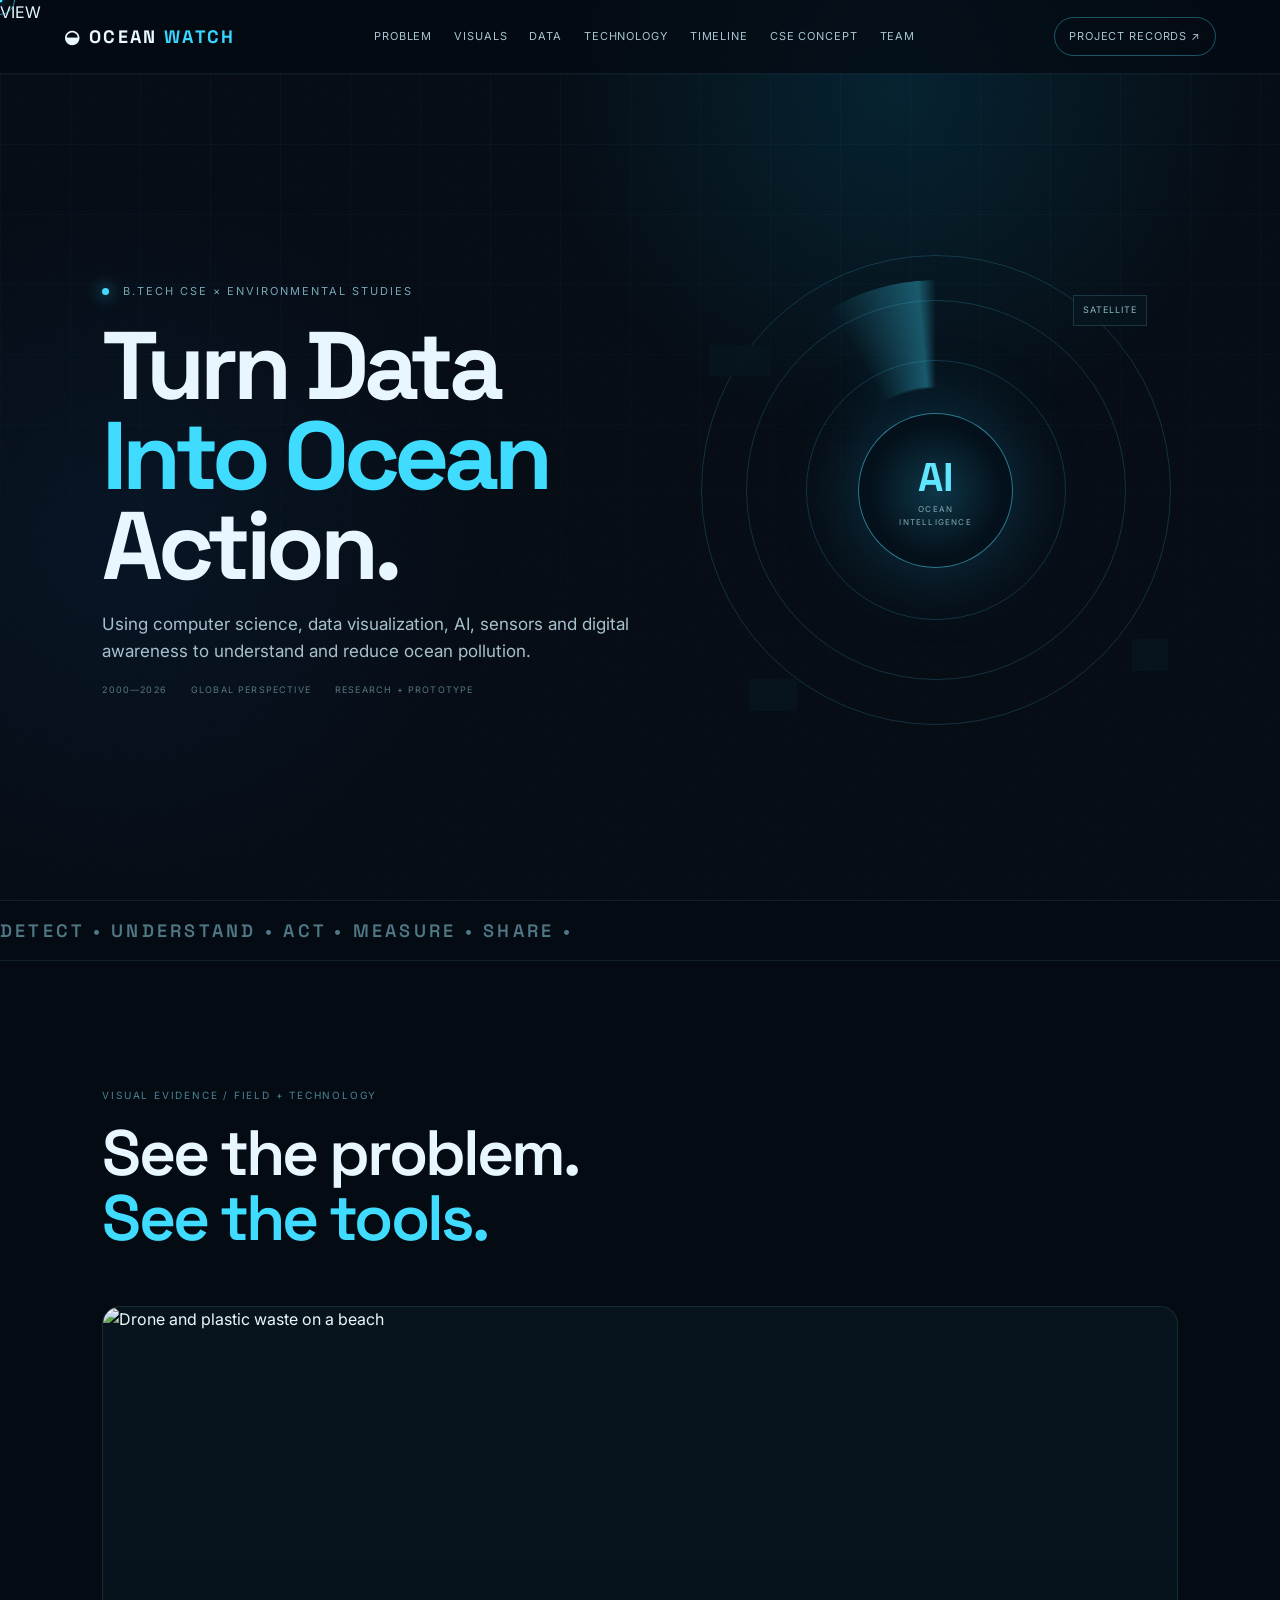
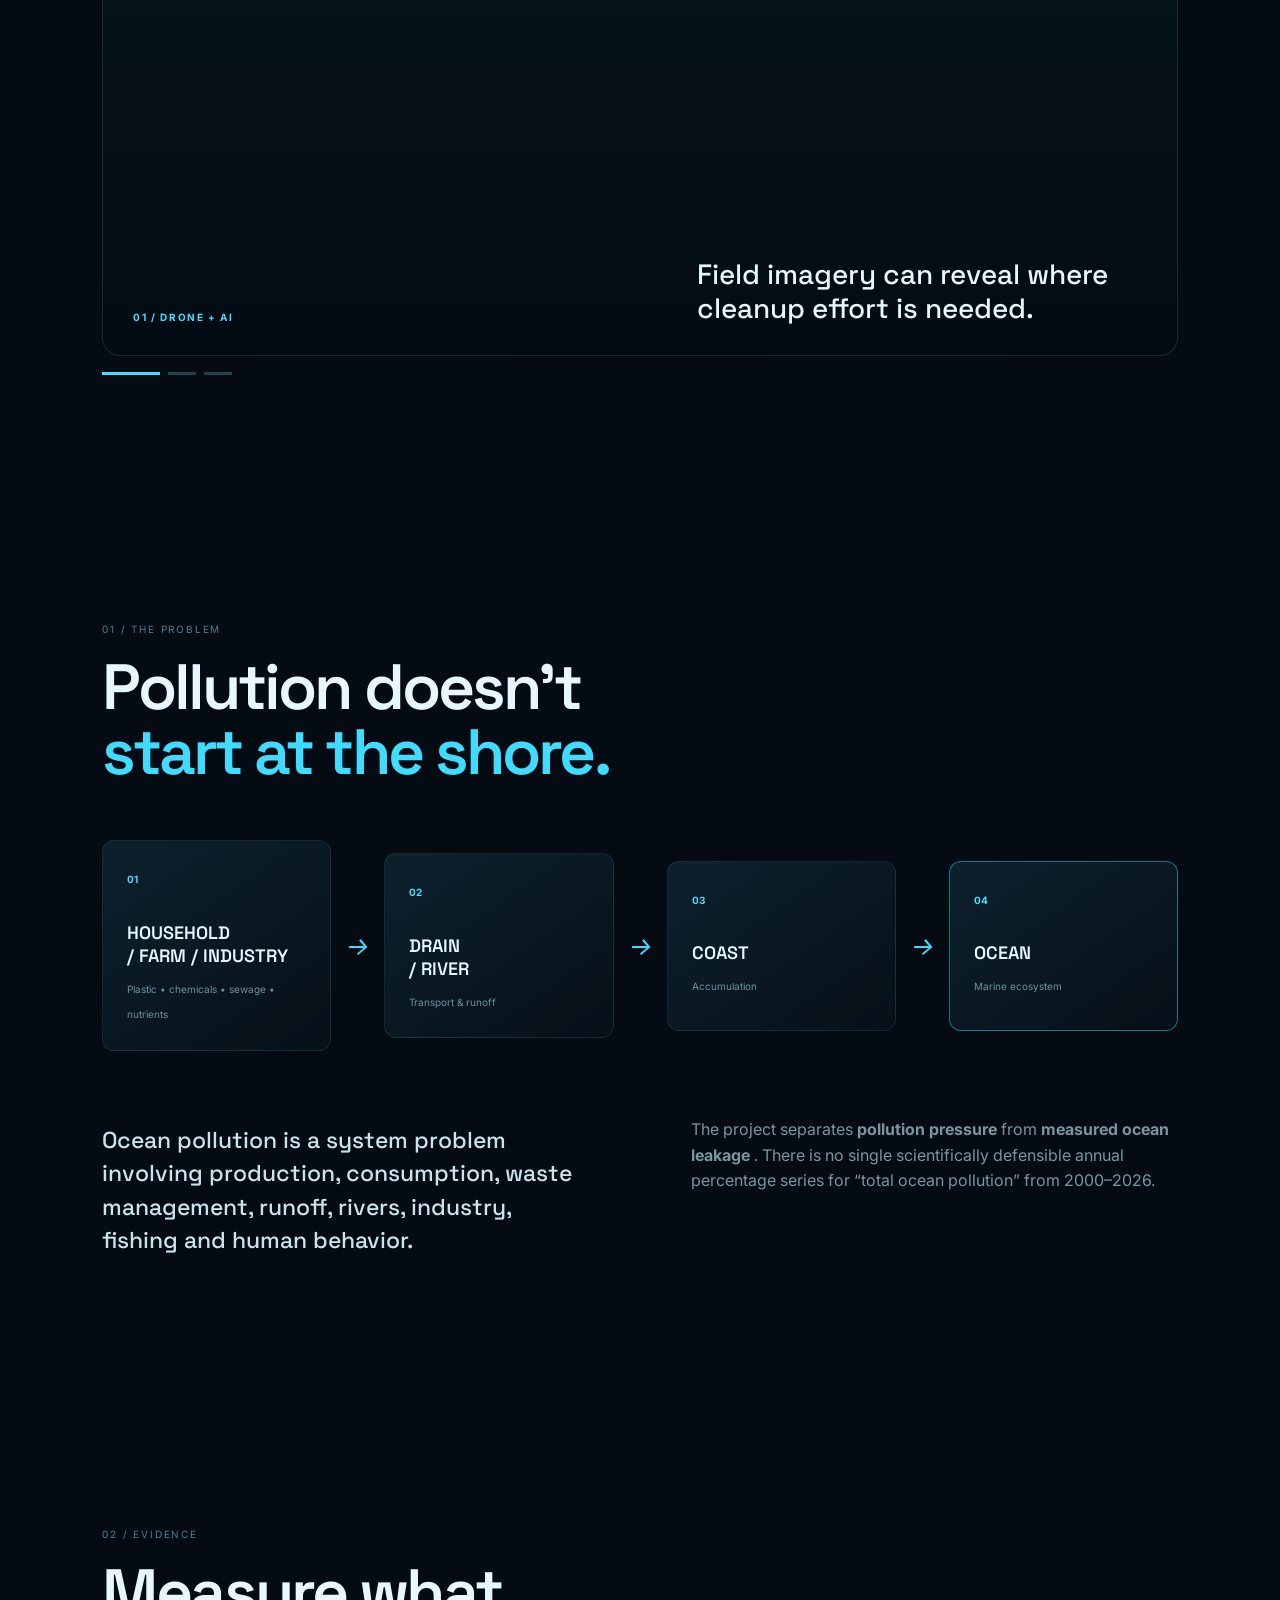
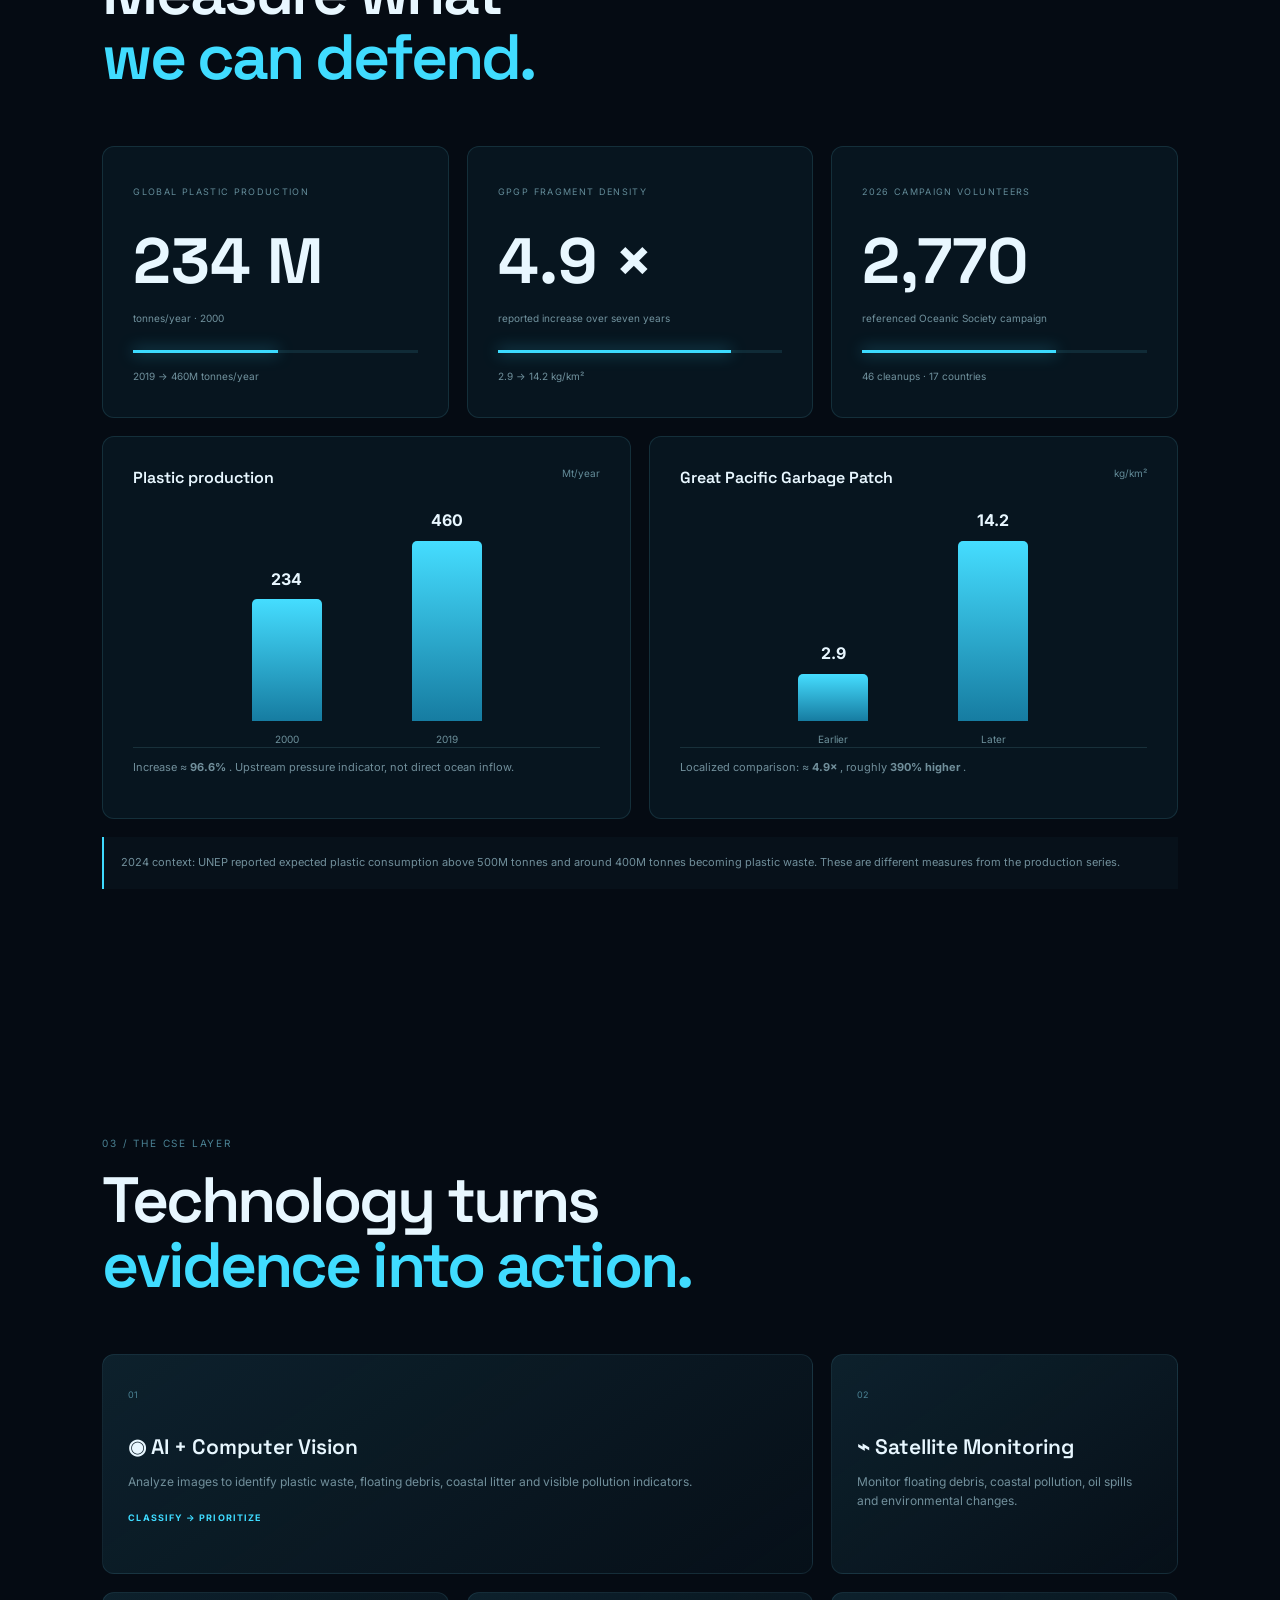
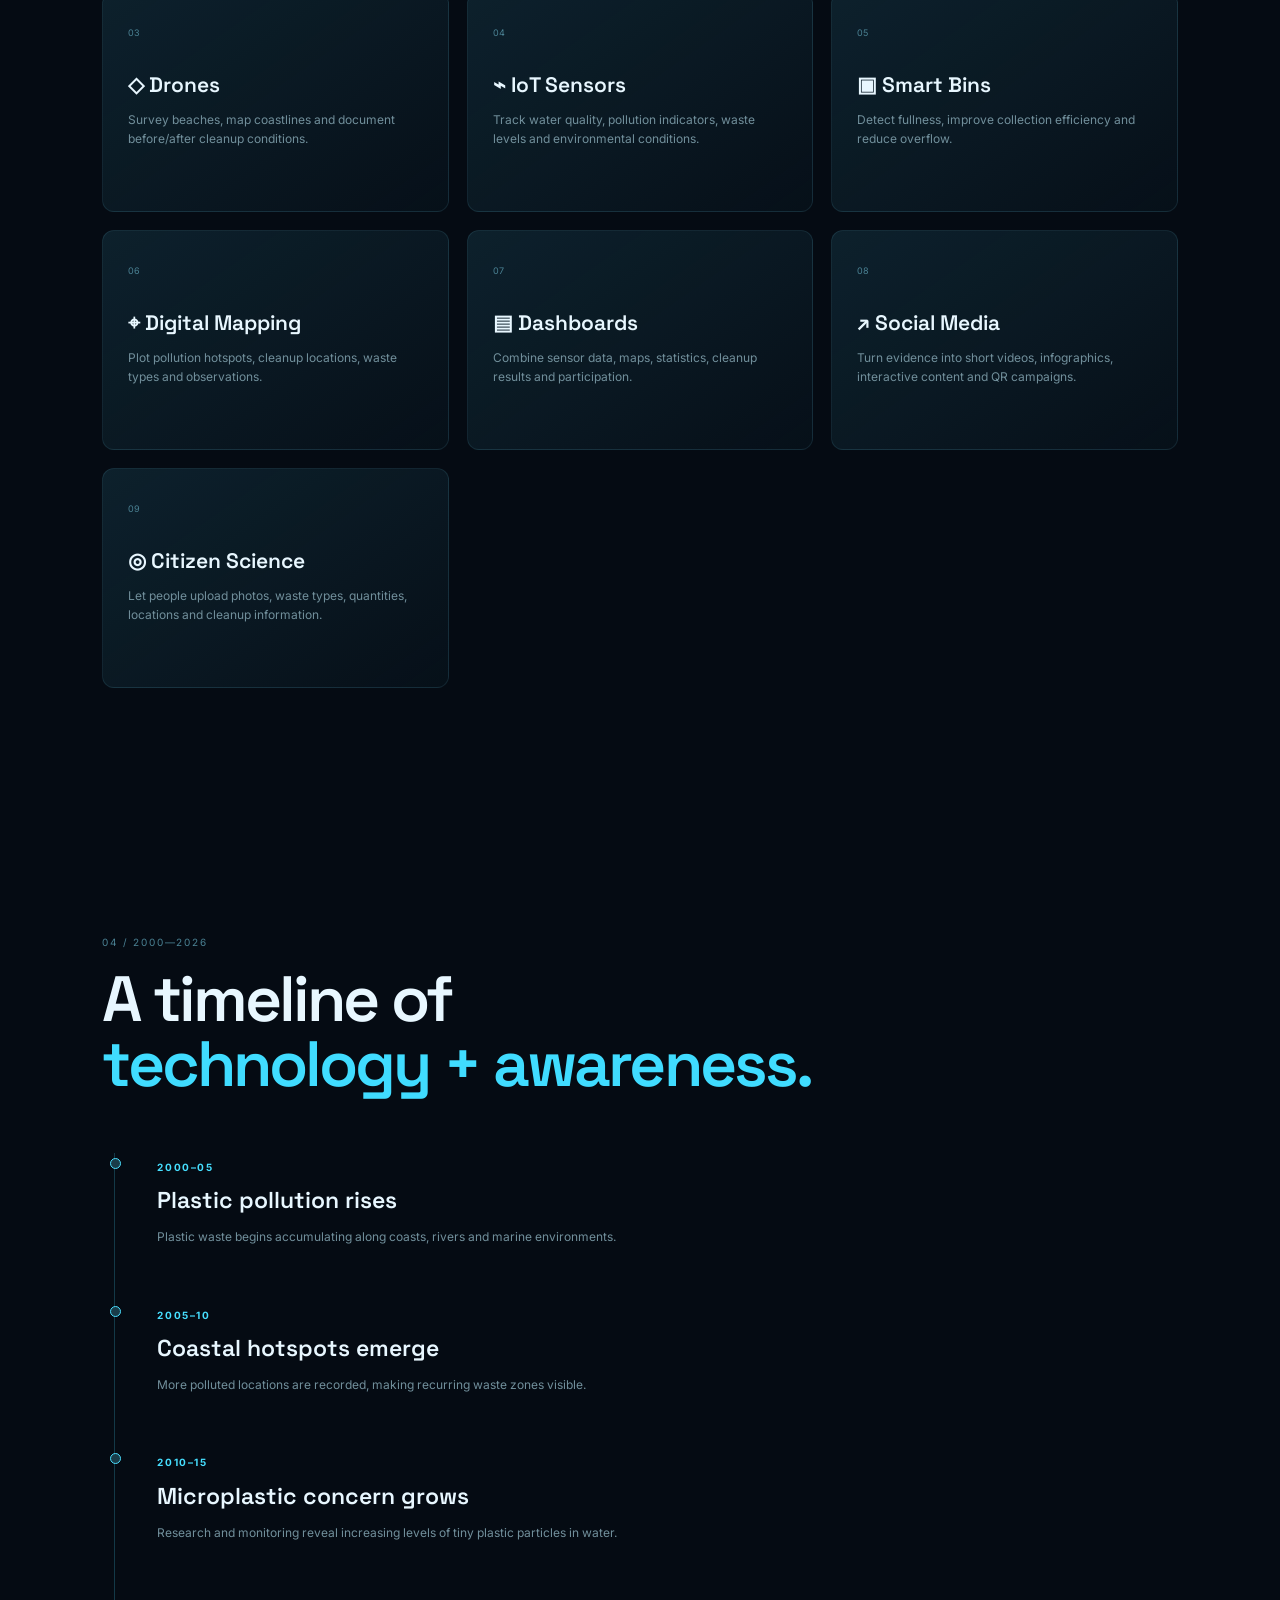
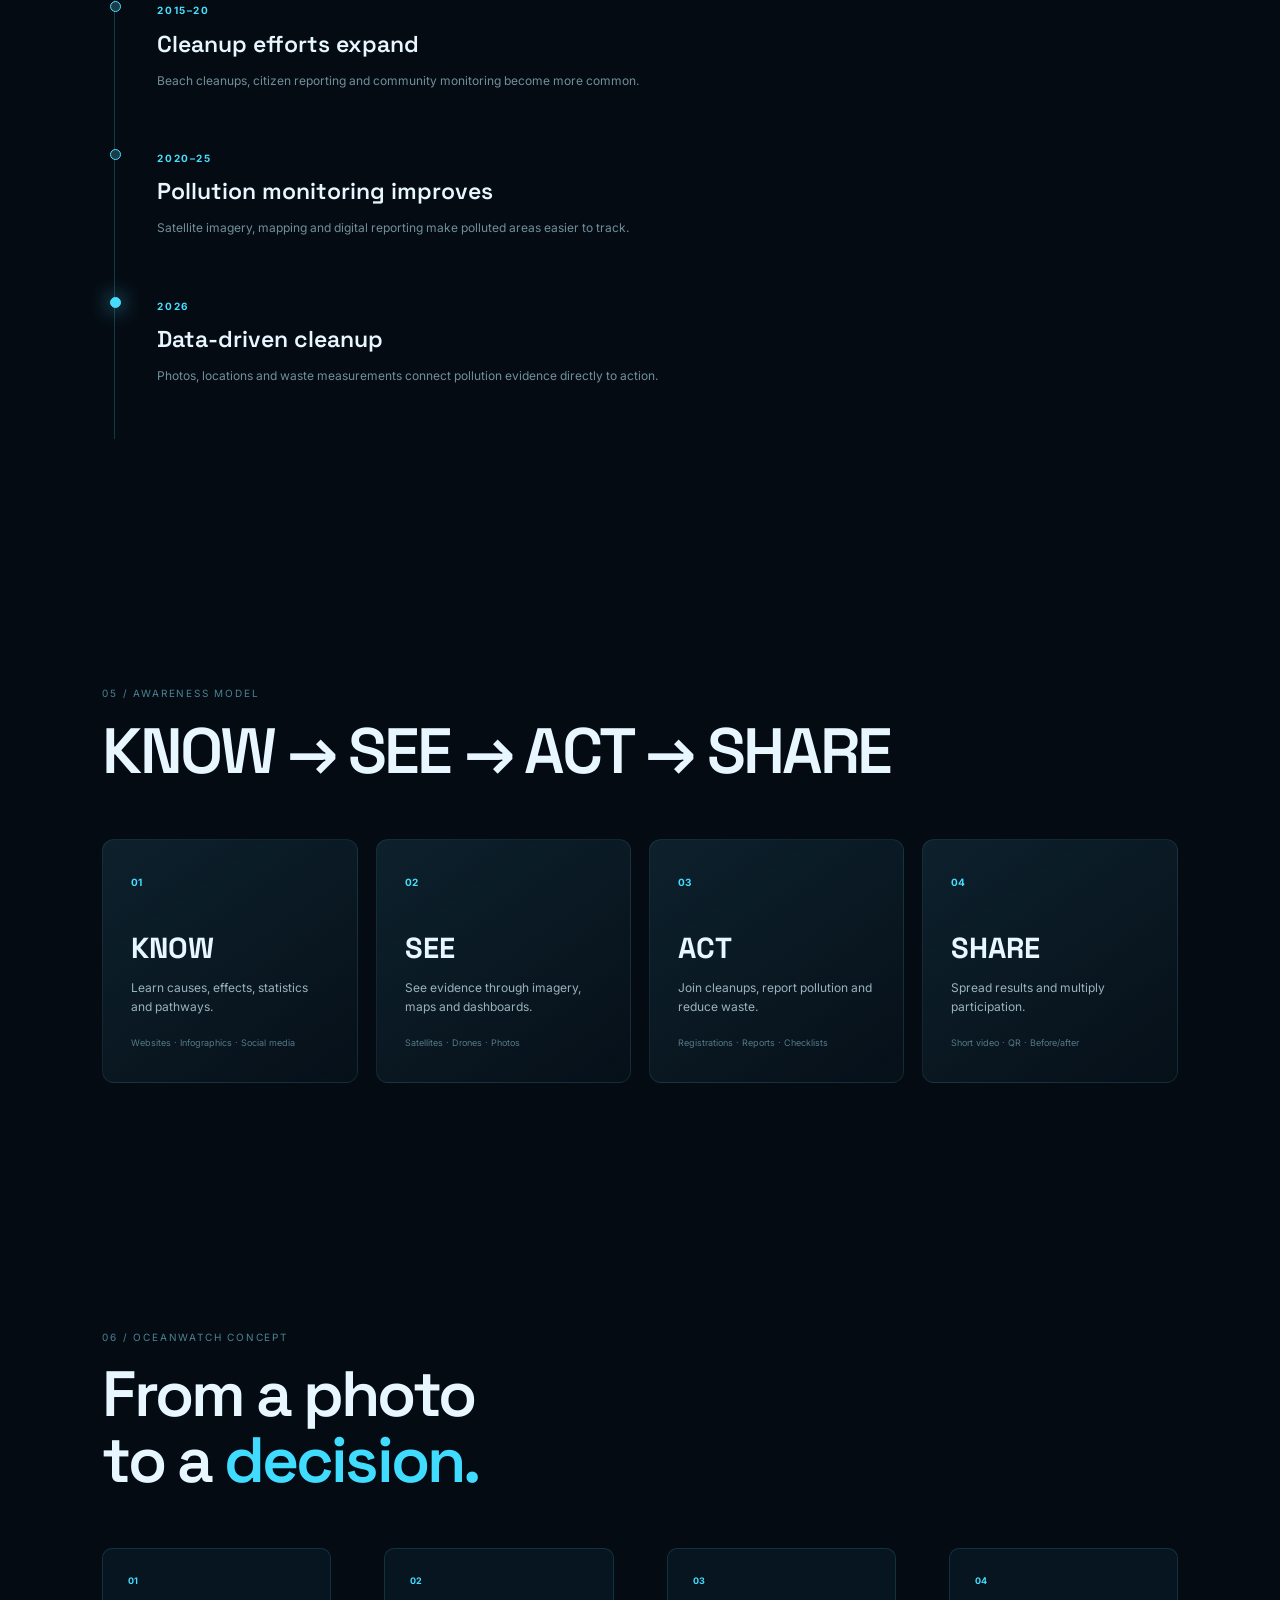
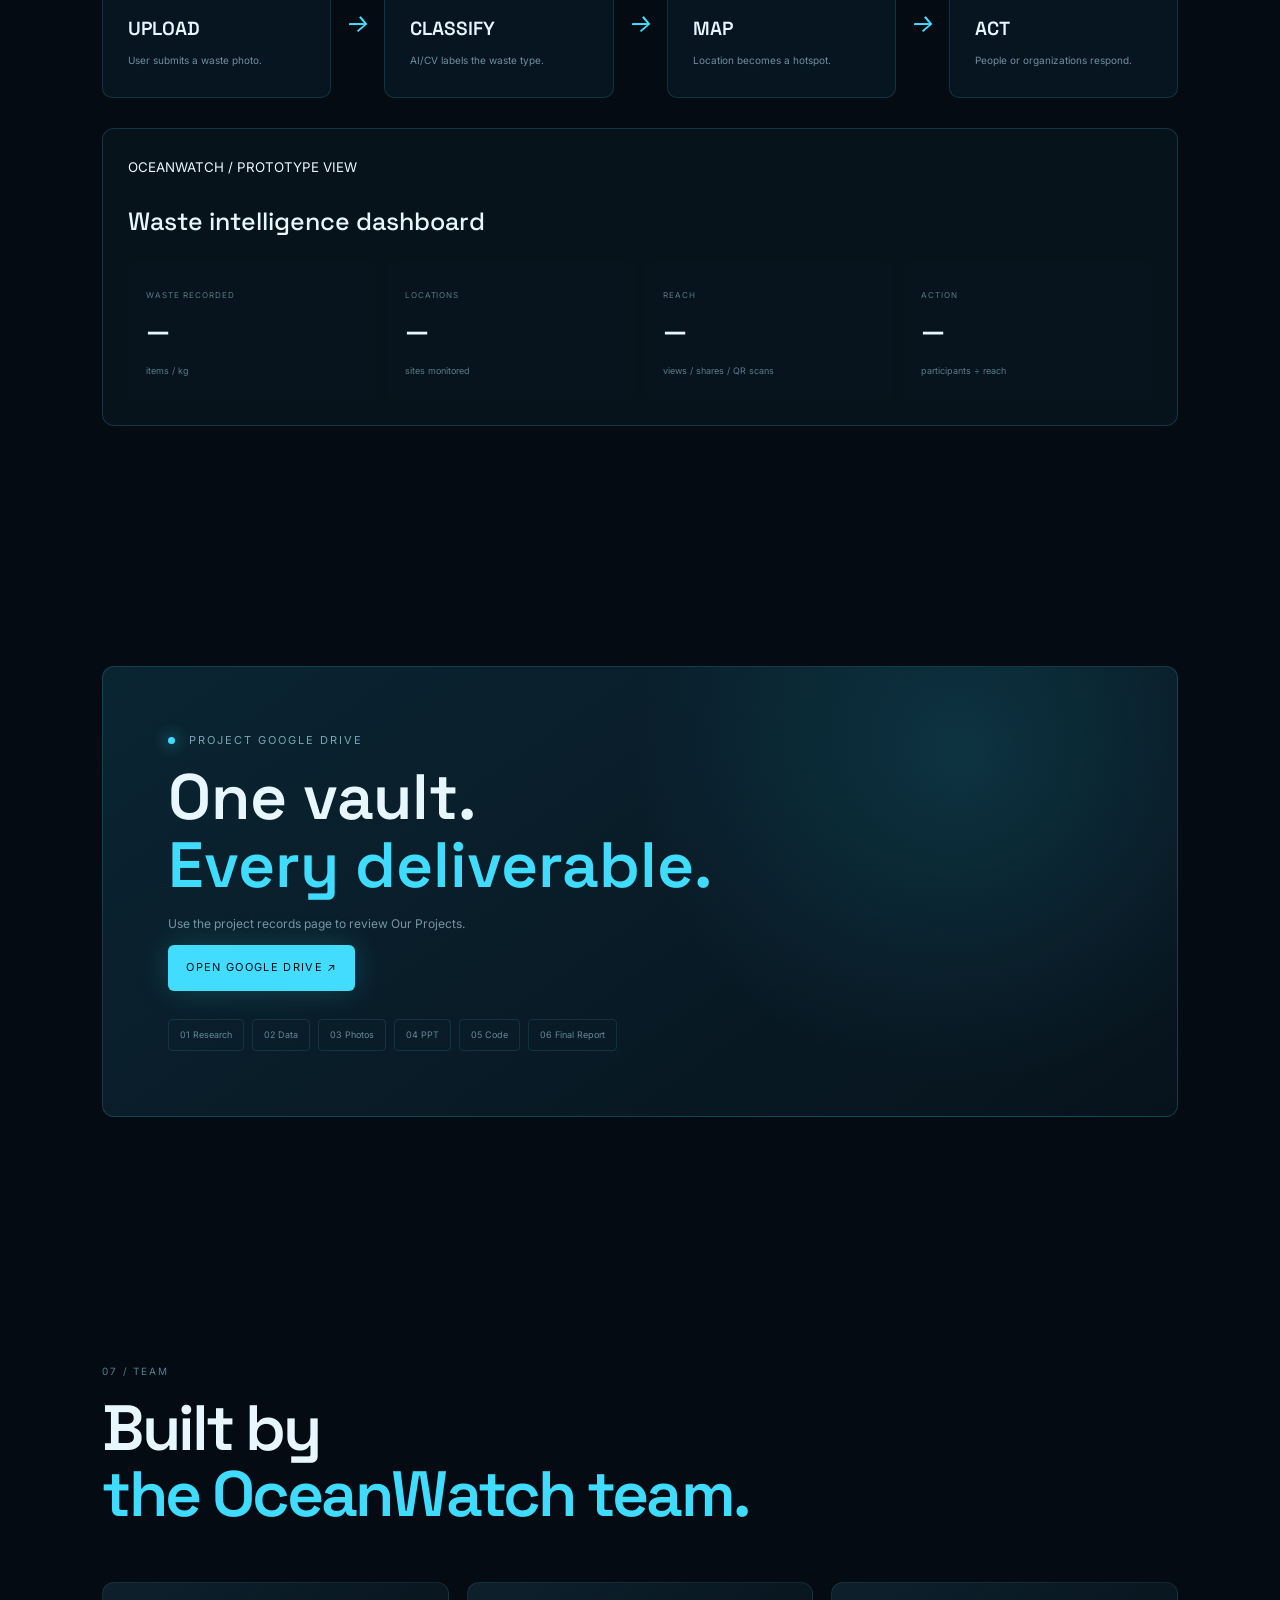
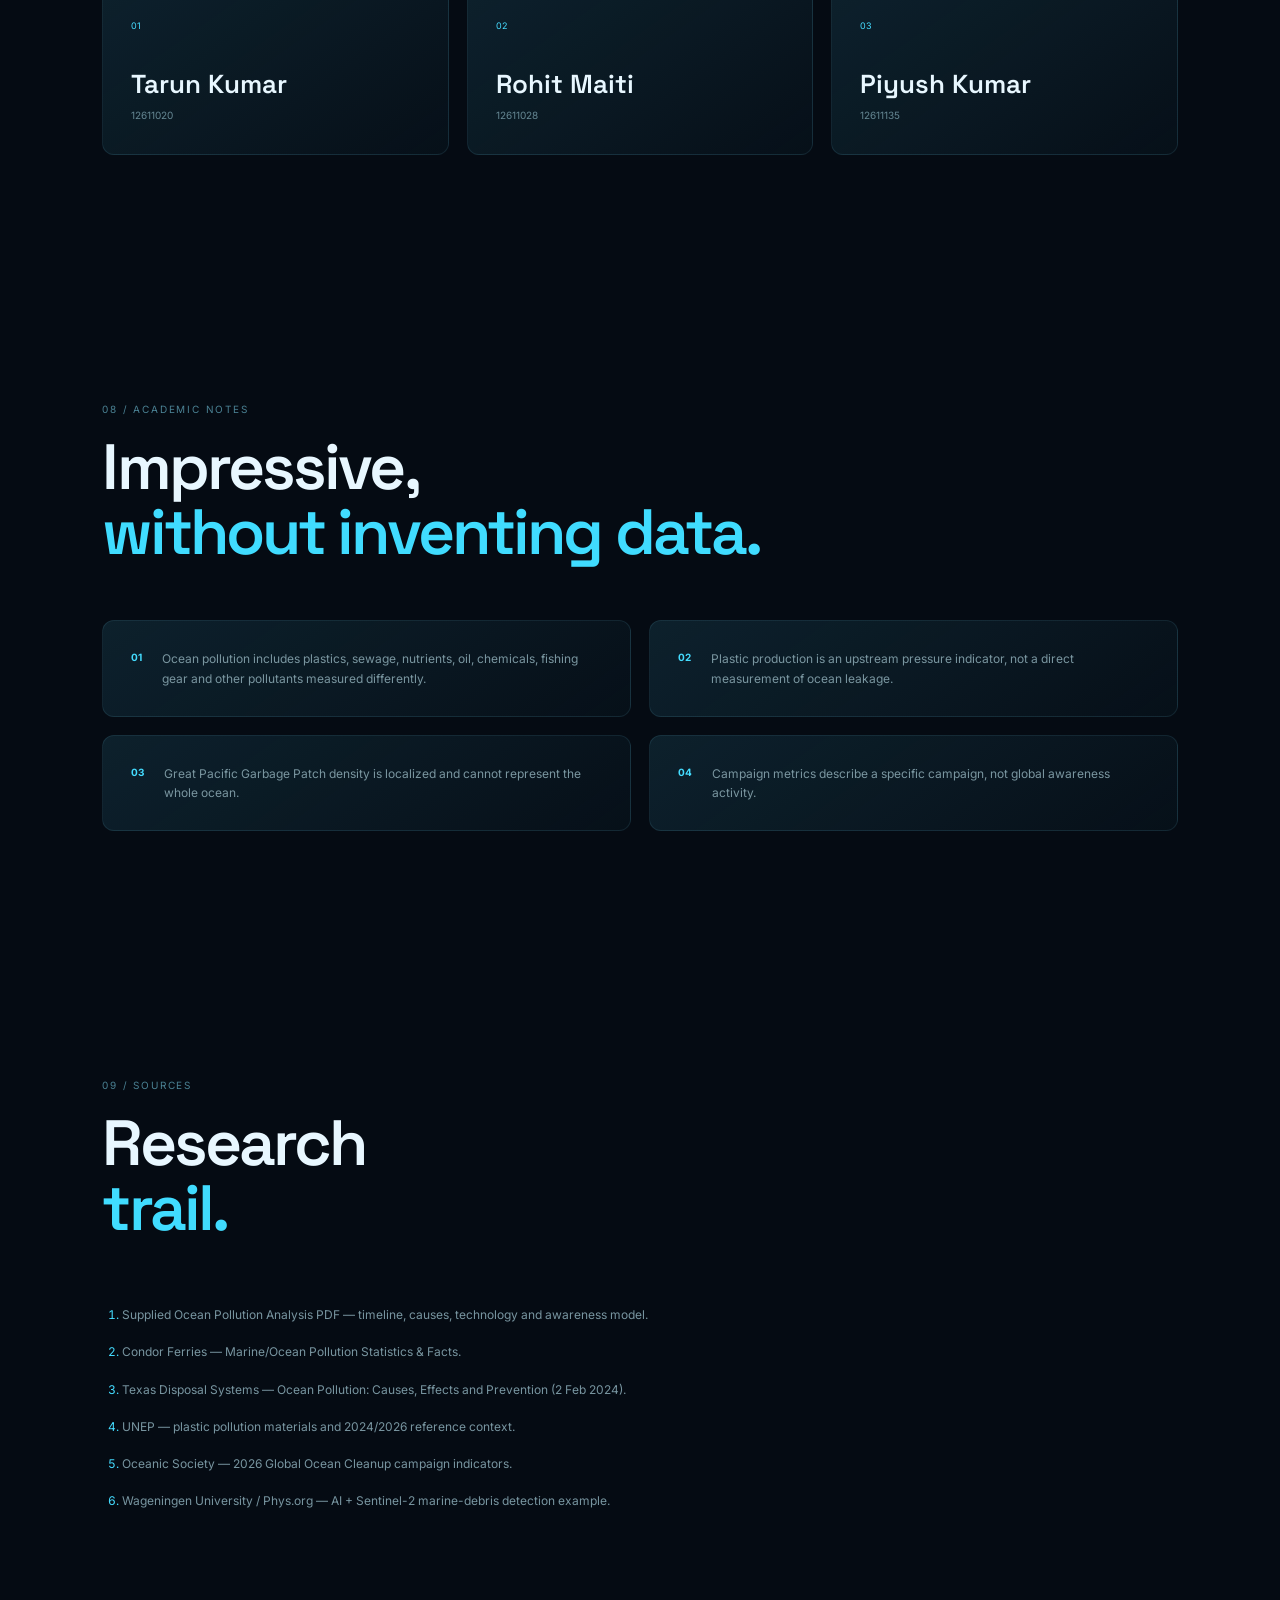
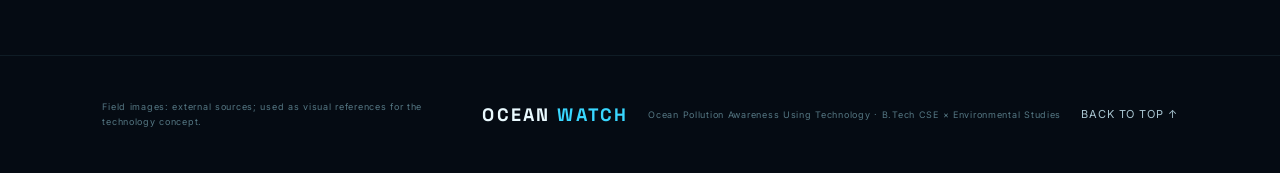
==== index.html @ 63b7a20f "Add files via upload" ====
<!DOCTYPE html>
<html lang="en">
 <head>
  <meta charset="utf-8"/>
  <meta content="width=device-width,initial-scale=1" name="viewport"/>
  <title>
   OceanWatch | Ocean Pollution Awareness Using Technology
  </title>
  <link href="https://fonts.googleapis.com" rel="preconnect"/>
  <link crossorigin="" href="https://fonts.gstatic.com" rel="preconnect"/>
  <link href="https://fonts.googleapis.com/css2?family=Inter:wght@400;500;600;700;800&amp;family=Space+Grotesk:wght@500;600;700&amp;display=swap" rel="stylesheet"/>
  <link href="style.css" rel="stylesheet"/>
 </head>
 <body>
  <div class="cursor">
   <span class="cursor-core">
   </span>
   <span class="cursor-aura">
   </span>
   <span class="cursor-label">
    VIEW
   </span>
  </div>
  <div class="noise">
  </div>
  <header class="nav">
   <a class="brand" href="#top">
    ◒ OCEAN
    <span>
     WATCH
    </span>
   </a>
   <nav>
    <a href="#problem">
     Problem
    </a>
    <a href="#visuals">
     Visuals
    </a>
    <a href="#data">
     Data
    </a>
    <a href="technology.html">
     Technology
    </a>
    <a href="#timeline">
     Timeline
    </a>
    <a href="#concept">
     CSE Concept
    </a>
    <a href="#team">
     Team
    </a>
   </nav>
   <a class="nav-cta" href="#vault">
    Project Records &nearrow;
   </a>
  </header>
  <main id="top">
   <section class="hero">
    <div class="hero-grid">
    </div>
    <div class="hero-copy reveal">
     <div class="eyebrow">
      <span>
      </span>
      B.TECH CSE &times; ENVIRONMENTAL STUDIES
     </div>
     <h1>
      Turn Data
      <br/>
      <em>
       Into Ocean
      </em>
      <br/>
      Action.
     </h1>
     <p>
      Using computer science, data visualization, AI, sensors and digital awareness to understand and reduce ocean pollution.
     </p>
     <div class="hero-meta">
      <span>
       2000&mdash;2026
      </span>
      <span>
       GLOBAL PERSPECTIVE
      </span>
      <span>
       RESEARCH + PROTOTYPE
      </span>
     </div>
    </div>
    <div class="orbital reveal">
     <div class="radar-image" aria-hidden="true"></div>
     <div class="radar-sweep" aria-hidden="true"></div>
     <div class="orbit o1">
     </div>
     <div class="orbit o2">
     </div>
     <div class="orbit o3">
     </div>
     <div class="core">
      <strong>
       AI
      </strong>
      <small>
       OCEAN
       <br/>
       INTELLIGENCE
      </small>
     </div>
     <div class="node n1">
      SATELLITE
     </div>
     <div class="node n2">
      IoT
     </div>
     <div class="node n3">
      DATA
     </div>
     <div class="node n4">
      ACTION
     </div>
    </div>
   </section>
   <div class="marquee">
    <div>
        DETECT &bull; UNDERSTAND &bull; ACT &bull; MEASURE &bull; SHARE &bull; &nbsp;
    </div>
    <div>
        DETECT &bull; UNDERSTAND &bull; ACT &bull; MEASURE &bull; SHARE &bull; &nbsp;
    </div>
  </div>
   <section class="visual-section" id="visuals">
    <div class="section-head">
     <span>
      VISUAL EVIDENCE / FIELD + TECHNOLOGY
     </span>
     <h2>
      See the problem.
      <br/>
      <em>
       See the tools.
      </em>
     </h2>
    </div>
    <div class="image-showcase">
     <div class="image-frame active">
      <img alt="Drone and plastic waste on a beach" src="https://www.eluniversal.com.mx/resizer/v2/P55BFWEWDBASNA5XCOVJTOWOME.jpg?auth=524ec17fb62447cd8fc2537392df6e9041385eef5b4fff86bc36c64fe5661483&amp;height=666&amp;smart=true"/>
      <div class="image-caption">
       <b>
        01 / DRONE + AI
       </b>
       <span>
        Field imagery can reveal where cleanup effort is needed.
       </span>
      </div>
     </div>
     <div class="image-frame">
      <img alt="Drone monitoring a coastal area" src="https://static.grupojoly.com/clip/0eb142f3-5d40-481c-b5eb-339ad97ac60d_source-aspect-ratio_1600w_0.jpg"/>
      <div class="image-caption">
       <b>
        02 / REMOTE MONITORING
       </b>
       <span>
        Drones add high-resolution observations to coastal studies.
       </span>
      </div>
     </div>
     <div class="image-frame">
      <img alt="Drone collecting plastic from a beach" src="https://www1.djicdn.com/cms_uploads/ckeditor/pictures/1624/content_Plastic_Tide_Beach_Drone.jpg"/>
      <div class="image-caption">
       <b>
        03 / ACTION
       </b>
       <span>
        Technology can connect detection with practical intervention.
       </span>
      </div>
     </div>
    </div>
    <div class="image-dots">
     <button aria-label="Show image 1" class="dot active">
     </button>
     <button aria-label="Show image 2" class="dot">
     </button>
     <button aria-label="Show image 3" class="dot">
     </button>
    </div>
   </section>
   <section class="section" id="problem">
    <div class="section-head">
     <span>
      01 / THE PROBLEM
     </span>
     <h2>
      Pollution doesn't
      <br/>
      <em>
       start at the shore.
      </em>
     </h2>
    </div>
    <div class="pathway">
     <div class="path-card">
      <b>
       01
      </b>
      <strong>
       HOUSEHOLD
       <br/>
       / FARM / INDUSTRY
      </strong>
      <small>
       Plastic &bull; chemicals &bull; sewage &bull; nutrients
      </small>
     </div>
     <i>
      &rarr;
     </i>
     <div class="path-card">
      <b>
       02
      </b>
      <strong>
       DRAIN
       <br/>
       / RIVER
      </strong>
      <small>
       Transport &amp; runoff
      </small>
     </div>
     <i>
      &rarr;
     </i>
     <div class="path-card">
      <b>
       03
      </b>
      <strong>
       COAST
      </strong>
      <small>
       Accumulation
      </small>
     </div>
     <i>
      &rarr;
     </i>
     <div class="path-card active">
      <b>
       04
      </b>
      <strong>
       OCEAN
      </strong>
      <small>
       Marine ecosystem
      </small>
     </div>
    </div>
    <div class="split-copy">
     <p class="lead">
      Ocean pollution is a system problem involving production, consumption, waste management, runoff, rivers, industry, fishing and human behavior.
     </p>
     <p>
      The project separates
      <b>
       pollution pressure
      </b>
      from
      <b>
       measured ocean leakage
      </b>
      . There is no single scientifically defensible annual percentage series for &ldquo;total ocean pollution&rdquo; from 2000&ndash;2026.
     </p>
    </div>
   </section>
   <section class="section" id="data">
    <div class="section-head">
     <span>
      02 / EVIDENCE
     </span>
     <h2>
      Measure what
      <br/>
      <em>
       we can defend.
      </em>
     </h2>
    </div>
    <div class="stats">
     <article class="stat">
      <span>
       GLOBAL PLASTIC PRODUCTION
      </span>
      <strong>
       <b class="counter" data-target="234">
        234
       </b>
       M
      </strong>
      <small>
       tonnes/year &middot; 2000
      </small>
      <div class="stat-line">
       <i style="width:51%">
       </i>
      </div>
      <small>
       2019 &rarr; 460M tonnes/year
      </small>
     </article>
     <article class="stat">
      <span>
       GPGP FRAGMENT DENSITY
      </span>
      <strong>
       <b class="counter" data-target="4.9">
        4.9
       </b>
       &times;
      </strong>
      <small>
       reported increase over seven years
      </small>
      <div class="stat-line">
       <i style="width:82%">
       </i>
      </div>
      <small>
       2.9 &rarr; 14.2 kg/km&sup2;
      </small>
     </article>
     <article class="stat">
      <span>
       2026 CAMPAIGN VOLUNTEERS
      </span>
      <strong>
       <b class="counter" data-target="2770">
        2,770
       </b>
      </strong>
      <small>
       referenced Oceanic Society campaign
      </small>
      <div class="stat-line">
       <i style="width:68%">
       </i>
      </div>
      <small>
       46 cleanups &middot; 17 countries
      </small>
     </article>
    </div>
    <div class="charts">
     <article class="chart-card">
      <div class="chart-title">
       Plastic production
       <small>
        Mt/year
       </small>
      </div>
      <div class="bar-chart">
       <div>
        <b>
         234
        </b>
        <div class="bar" style="height:51%">
        </div>
        <label>
         2000
        </label>
       </div>
       <div>
        <b>
         460
        </b>
        <div class="bar" style="height:100%">
        </div>
        <label>
         2019
        </label>
       </div>
      </div>
      <p>
       Increase &asymp;
       <b>
        96.6%
       </b>
       . Upstream pressure indicator, not direct ocean inflow.
      </p>
     </article>
     <article class="chart-card">
      <div class="chart-title">
       Great Pacific Garbage Patch
       <small>
        kg/km&sup2;
       </small>
      </div>
      <div class="bar-chart">
       <div>
        <b>
         2.9
        </b>
        <div class="bar" style="height:20%">
        </div>
        <label>
         Earlier
        </label>
       </div>
       <div>
        <b>
         14.2
        </b>
        <div class="bar" style="height:100%">
        </div>
        <label>
         Later
        </label>
       </div>
      </div>
      <p>
       Localized comparison: &asymp;
       <b>
        4.9&times;
       </b>
       , roughly
       <b>
        390% higher
       </b>
       .
      </p>
     </article>
    </div>
    <div class="data-note">
     2024 context: UNEP reported expected plastic consumption above 500M tonnes and around 400M tonnes becoming plastic waste. These are different measures from the production series.
    </div>
   </section>
   <section class="section" id="technology">
    <div class="section-head">
     <span>
      03 / THE CSE LAYER
     </span>
     <h2>
      Technology turns
      <br/>
      <em>
       evidence into action.
      </em>
     </h2>
    </div>
    <div class="tech-grid">
     <article class="tech-card featured">
      <span>
       01
      </span>
      <h3>
       ◉ AI + Computer Vision
      </h3>
      <p>
       Analyze images to identify plastic waste, floating debris, coastal litter and visible pollution indicators.
      </p>
      <b>
       CLASSIFY &rarr; PRIORITIZE
      </b>
     </article>
     <article class="tech-card">
      <span>
       02
      </span>
      <h3>
       ⌁ Satellite Monitoring
      </h3>
      <p>
       Monitor floating debris, coastal pollution, oil spills and environmental changes.
      </p>
     </article>
     <article class="tech-card">
      <span>
       03
      </span>
      <h3>
       ◇ Drones
      </h3>
      <p>
       Survey beaches, map coastlines and document before/after cleanup conditions.
      </p>
     </article>
     <article class="tech-card">
      <span>
       04
      </span>
      <h3>
       ⌁ IoT Sensors
      </h3>
      <p>
       Track water quality, pollution indicators, waste levels and environmental conditions.
      </p>
     </article>
     <article class="tech-card">
      <span>
       05
      </span>
      <h3>
       ▣ Smart Bins
      </h3>
      <p>
       Detect fullness, improve collection efficiency and reduce overflow.
      </p>
     </article>
     <article class="tech-card">
      <span>
       06
      </span>
      <h3>
       &target; Digital Mapping
      </h3>
      <p>
       Plot pollution hotspots, cleanup locations, waste types and observations.
      </p>
     </article>
     <article class="tech-card">
      <span>
       07
      </span>
      <h3>
       ▤ Dashboards
      </h3>
      <p>
       Combine sensor data, maps, statistics, cleanup results and participation.
      </p>
     </article>
     <article class="tech-card">
      <span>
       08
      </span>
      <h3>
       &nearrow; Social Media
      </h3>
      <p>
       Turn evidence into short videos, infographics, interactive content and QR campaigns.
      </p>
     </article>
     <article class="tech-card">
      <span>
       09
      </span>
      <h3>
       ◎ Citizen Science
      </h3>
      <p>
       Let people upload photos, waste types, quantities, locations and cleanup information.
      </p>
     </article>
    </div>
   </section>
   <section class="section" id="timeline">
    <div class="section-head">
     <span>
      04 / 2000&mdash;2026
     </span>
     <h2>
      A timeline of
      <br/>
      <em>
       technology + awareness.
      </em>
     </h2>
    </div>
    <div class="timeline">
     <div class="time-item">
      <b>
       2000&ndash;05
      </b>
      <h3>
       Plastic pollution rises
      </h3>
      <p>
       Plastic waste begins accumulating along coasts, rivers and marine environments.
      </p>
     </div>
     <div class="time-item">
      <b>
       2005&ndash;10
      </b>
      <h3>
       Coastal hotspots emerge
      </h3>
      <p>
       More polluted locations are recorded, making recurring waste zones visible.
      </p>
     </div>
     <div class="time-item">
      <b>
       2010&ndash;15
      </b>
      <h3>
       Microplastic concern grows
      </h3>
      <p>
       Research and monitoring reveal increasing levels of tiny plastic particles in water.
      </p>
     </div>
     <div class="time-item">
      <b>
       2015&ndash;20
      </b>
      <h3>
       Cleanup efforts expand
      </h3>
      <p>
       Beach cleanups, citizen reporting and community monitoring become more common.
      </p>
     </div>
     <div class="time-item">
      <b>
       2020&ndash;25
      </b>
      <h3>
       Pollution monitoring improves
      </h3>
      <p>
       Satellite imagery, mapping and digital reporting make polluted areas easier to track.
      </p>
     </div>
     <div class="time-item current">
      <b>
       2026
      </b>
      <h3>
       Data-driven cleanup
      </h3>
      <p>
       Photos, locations and waste measurements connect pollution evidence directly to action.
      </p>
     </div>
    </div>
   </section>
   <section class="section">
    <div class="section-head">
     <span>
      05 / AWARENESS MODEL
     </span>
     <h2>
      KNOW &rarr; SEE &rarr; ACT &rarr; SHARE
     </h2>
    </div>
    <div class="cycle">
     <article>
      <b>
       01
      </b>
      <h3>
       KNOW
      </h3>
      <p>
       Learn causes, effects, statistics and pathways.
      </p>
      <small>
       Websites &middot; Infographics &middot; Social media
      </small>
     </article>
     <article>
      <b>
       02
      </b>
      <h3>
       SEE
      </h3>
      <p>
       See evidence through imagery, maps and dashboards.
      </p>
      <small>
       Satellites &middot; Drones &middot; Photos
      </small>
     </article>
     <article>
      <b>
       03
      </b>
      <h3>
       ACT
      </h3>
      <p>
       Join cleanups, report pollution and reduce waste.
      </p>
      <small>
       Registrations &middot; Reports &middot; Checklists
      </small>
     </article>
     <article>
      <b>
       04
      </b>
      <h3>
       SHARE
      </h3>
      <p>
       Spread results and multiply participation.
      </p>
      <small>
       Short video &middot; QR &middot; Before/after
      </small>
     </article>
    </div>
   </section>
   <section class="section" id="concept">
    <div class="section-head">
     <span>
      06 / OCEANWATCH CONCEPT
     </span>
     <h2>
      From a photo
      <br/>
      to a
      <em>
       decision.
      </em>
     </h2>
    </div>
    <div class="pipeline">
     <div>
      <b>
       01
      </b>
      <strong>
       UPLOAD
      </strong>
      <small>
       User submits a waste photo.
      </small>
     </div>
     <i>
      &rarr;
     </i>
     <div>
      <b>
       02
      </b>
      <strong>
       CLASSIFY
      </strong>
      <small>
       AI/CV labels the waste type.
      </small>
     </div>
     <i>
      &rarr;
     </i>
     <div>
      <b>
       03
      </b>
      <strong>
       MAP
      </strong>
      <small>
       Location becomes a hotspot.
      </small>
     </div>
     <i>
      &rarr;
     </i>
     <div>
      <b>
       04
      </b>
      <strong>
       ACT
      </strong>
      <small>
       People or organizations respond.
      </small>
     </div>
    </div>
    <div class="dashboard">
     <small>
      OCEANWATCH / PROTOTYPE VIEW
     </small>
     <h3>
      Waste intelligence dashboard
     </h3>
     <div class="dash-grid">
      <div>
       <small>
        WASTE RECORDED
       </small>
       <strong>
        &mdash;
       </strong>
       <em>
        items / kg
       </em>
      </div>
      <div>
       <small>
        LOCATIONS
       </small>
       <strong>
        &mdash;
       </strong>
       <em>
        sites monitored
       </em>
      </div>
      <div>
       <small>
        REACH
       </small>
       <strong>
        &mdash;
       </strong>
       <em>
        views / shares / QR scans
       </em>
      </div>
      <div>
       <small>
        ACTION
       </small>
       <strong>
        &mdash;
       </strong>
       <em>
        participants &divide; reach
       </em>
      </div>
     </div>
    </div>
   </section>
   <section class="section" id="vault">
    <div class="vault-box">
     <div class="eyebrow">
      <span>
      </span>
      PROJECT GOOGLE DRIVE
     </div>
     <h2>
      One vault.
      <br/>
      <em>
       Every deliverable.
      </em>
     </h2>
     <p>
      Use the project records page to review Our Projects.
     </p>
     <a class="btn primary"
    href="https://drive.google.com/drive/folders/1DzYmmH9BUseNuypmzpienom-6bUXrn7W?usp=sharing"
    target="_blank"
    rel="noopener noreferrer" 
    ">
      OPEN Google Drive &nearrow;
     </a>
     <div class="folders">
      <span>
       01 Research
      </span>
      <span>
       02 Data
      </span>
      <span>
       03 Photos
      </span>
      <span>
       04 PPT
      </span>
      <span>
       05 Code
      </span>
      <span>
       06 Final Report
      </span>
     </div>
    </div>
   </section>
   <section class="section" id="team">
    <div class="section-head">
     <span>
      07 / TEAM
     </span>
     <h2>
      Built by
      <br/>
      <em>
       the OceanWatch team.
      </em>
     </h2>
    </div>
    <div class="team">
     <div>
      <span>
       01
      </span>
      <strong>
       Tarun Kumar
      </strong>
      <small>
       12611020
      </small>
     </div>
     <div>
      <span>
       02
      </span>
      <strong>
       Rohit Maiti
      </strong>
      <small>
       12611028
      </small>
     </div>
     <div>
      <span>
       03
      </span>
      <strong>
       Piyush Kumar
      </strong>
      <small>
       12611135
      </small>
     </div>
    </div>
   </section>
   <section class="section">
    <div class="section-head">
     <span>
      08 / ACADEMIC NOTES
     </span>
     <h2>
      Impressive,
      <br/>
      <em>
       without inventing data.
      </em>
     </h2>
    </div>
    <div class="notes-grid">
     <div>
      <b>
       01
      </b>
      <p>
       Ocean pollution includes plastics, sewage, nutrients, oil, chemicals, fishing gear and other pollutants measured differently.
      </p>
     </div>
     <div>
      <b>
       02
      </b>
      <p>
       Plastic production is an upstream pressure indicator, not a direct measurement of ocean leakage.
      </p>
     </div>
     <div>
      <b>
       03
      </b>
      <p>
       Great Pacific Garbage Patch density is localized and cannot represent the whole ocean.
      </p>
     </div>
     <div>
      <b>
       04
      </b>
      <p>
       Campaign metrics describe a specific campaign, not global awareness activity.
      </p>
     </div>
    </div>
   </section>
   <section class="section sources">
    <div class="section-head">
     <span>
      09 / SOURCES
     </span>
     <h2>
      Research
      <br/>
      <em>
       trail.
      </em>
     </h2>
    </div>
    <ol>
     <li>
      Supplied Ocean Pollution Analysis PDF &mdash; timeline, causes, technology and awareness model.
     </li>
     <li>
      Condor Ferries &mdash; Marine/Ocean Pollution Statistics &amp; Facts.
     </li>
     <li>
      Texas Disposal Systems &mdash; Ocean Pollution: Causes, Effects and Prevention (2 Feb 2024).
     </li>
     <li>
      UNEP &mdash; plastic pollution materials and 2024/2026 reference context.
     </li>
     <li>
      Oceanic Society &mdash; 2026 Global Ocean Cleanup campaign indicators.
     </li>
     <li>
      Wageningen University / Phys.org &mdash; AI + Sentinel-2 marine-debris detection example.
     </li>
    </ol>
   </section>
  </main>
  <footer>
   <p class="image-credit">
    Field images: external sources; used as visual references for the technology concept.
   </p>
   <div class="brand">
    OCEAN
    <span>
     WATCH
    </span>
   </div>
   <p>
    Ocean Pollution Awareness Using Technology &middot; B.Tech CSE &times; Environmental Studies
   </p>
   <a href="#top">
    Back to top &uarr;
   </a>
  </footer>
  <script src="script.js">
  </script>
 </body>
</html>
---- style.css ----
/* --------------------------------------------------
   OceanWatch — main styles
   A dark, editorial interface for an environmental
   studies + computer science project.
   -------------------------------------------------- */

* {
  box-sizing: border-box;
}

html {
  scroll-behavior: smooth;
}

body {
  margin: 0;
  background: #050b13;
  color: #e8f7ff;
  font-family: Inter, Arial, sans-serif;
  line-height: 1.6;
  overflow-x: hidden;
}

body::before {
  content: "";
  position: fixed;
  inset: 0;
  pointer-events: none;
  background:
    radial-gradient(circle at 70% 10%, rgba(0, 196, 255, 0.12), transparent 30%),
    radial-gradient(circle at 10% 60%, rgba(20, 91, 180, 0.1), transparent 30%);
}

.noise {
  position: fixed;
  inset: 0;
  opacity: 0.035;
  pointer-events: none;
  background-image: url("data:image/svg+xml,%3Csvg xmlns='http://www.w3.org/2000/svg' width='160' height='160'%3E%3Cfilter id='n'%3E%3CfeTurbulence type='fractalNoise' baseFrequency='.9' numOctaves='3'/%3E%3C/filter%3E%3Crect width='100%25' height='100%25' filter='url(%23n)'/%3E%3C/svg%3E");
}

.nav {
  position: fixed;
  z-index: 20;
  top: 0;
  left: 0;
  right: 0;
  height: 74px;
  padding: 0 5vw;
  display: flex;
  align-items: center;
  justify-content: space-between;
  background: rgba(5, 11, 19, 0.72);
  backdrop-filter: blur(18px);
  border-bottom: 1px solid rgba(150, 220, 255, 0.08);
}

.brand {
  font: 700 18px "Space Grotesk";
  letter-spacing: 0.12em;
  color: #eafaff;
  text-decoration: none;
}

.brand span {
  color: #39d7ff;
}

.nav nav {
  display: flex;
  gap: 22px;
}

.nav nav a,
.nav-cta,
footer a {
  color: #a9c5d1;
  text-decoration: none;
  font-size: 11px;
  letter-spacing: 0.08em;
  text-transform: uppercase;
}

.nav nav a:hover,
.nav-cta:hover,
footer a:hover {
  color: #52e4ff;
}

.nav-cta {
  border: 1px solid rgba(67, 222, 255, 0.35);
  padding: 10px 14px;
  border-radius: 999px;
}

.hero {
  min-height: 100vh;
  padding: 150px 8vw 70px;
  display: grid;
  grid-template-columns: 1.1fr 0.9fr;
  align-items: center;
  position: relative;
}

.hero-grid {
  position: absolute;
  inset: 74px 0 0;
  background-image:
    linear-gradient(rgba(64, 199, 239, 0.045) 1px, transparent 1px),
    linear-gradient(90deg, rgba(64, 199, 239, 0.045) 1px, transparent 1px);
  background-size: 70px 70px;
  mask-image: linear-gradient(to bottom, #000, transparent 85%);
}

.eyebrow {
  font-size: 11px;
  letter-spacing: 0.18em;
  color: #76a6b7;
}

.eyebrow span {
  display: inline-block;
  width: 7px;
  height: 7px;
  border-radius: 50%;
  background: #40dcff;
  box-shadow: 0 0 15px #40dcff;
  margin-right: 9px;
}

.hero h1 {
  font: 700 clamp(54px, 7.5vw, 108px) / 0.94 "Space Grotesk";
  letter-spacing: -0.055em;
  margin: 20px 0;
}

.hero h1 em,
.section-head h2 em,
h2 em {
  color: #40dcff;
  font-style: normal;
}

.hero-copy p {
  max-width: 600px;
  color: #a7c1cc;
  font-size: 17px;
}

.hero-actions {
  display: flex;
  gap: 12px;
  margin: 32px 0;
}

.btn {
  display: inline-flex;
  gap: 20px;
  align-items: center;
  text-decoration: none;
  text-transform: uppercase;
  letter-spacing: 0.12em;
  font-size: 11px;
  padding: 14px 18px;
  border-radius: 6px;
  transition: 0.25s;
}

.btn.primary {
  background: #41dcff;
  color: #031018;
  box-shadow: 0 0 30px rgba(65, 220, 255, 0.2);
}

.btn.primary:hover {
  transform: translateY(-2px);
  box-shadow: 0 0 40px rgba(65, 220, 255, 0.4);
}

.btn.ghost {
  border: 1px solid rgba(165, 219, 233, 0.2);
  color: #dff6ff;
}

.hero-meta {
  display: flex;
  gap: 24px;
  color: #587683;
  font-size: 9px;
  letter-spacing: 0.13em;
  flex-wrap: wrap;
}

.orbital {
  height: 500px;
  overflow: hidden;
  position: relative;
  display: grid;
  place-items: center;
}

.orbit {
  position: absolute;
  border: 1px solid rgba(71, 216, 255, 0.18);
  border-radius: 50%;
  animation: spin 18s linear infinite;
}

.o1 { width: 260px; height: 260px; }
.o2 { width: 380px; height: 380px; animation-duration: 27s; animation-direction: reverse; }
.o3 { width: 470px; height: 470px; animation-duration: 38s; }

.radar-image {
  position: absolute;
  width: 520px;
  height: 480px;
  border-radius: 50%;
  background: url("radar.png") center / cover no-repeat;
  opacity: 0.26;
  filter: saturate(1.2) brightness(0.85);
  mix-blend-mode: screen;
  animation: radarPulse 4s ease-in-out infinite;
}

.radar-sweep {
  position: absolute;
  width: 420px;
  height: 420px;
  border-radius: 50%;
  background: conic-gradient(from 0deg, transparent 0deg, transparent 318deg, rgba(64, 220, 255, 0.02) 330deg, rgba(64, 220, 255, 0.34) 355deg, transparent 360deg);
  -webkit-mask: radial-gradient(circle, transparent 0 34%, #000 35% 100%);
  mask: radial-gradient(circle, transparent 0 34%, #000 35% 100%);
  animation: radarSweep 5s linear infinite;
}

@keyframes radarSweep {
  to { transform: rotate(360deg); }
}

@keyframes radarPulse {
  0%, 100% { transform: scale(0.98); opacity: 0.20; }
  50% { transform: scale(1.03); opacity: 0.32; }
}

.core {
  width: 155px;
  height: 155px;
  border: 1px solid rgba(80, 225, 255, 0.5);
  border-radius: 50%;
  display: flex;
  flex-direction: column;
  align-items: center;
  justify-content: center;
  background: radial-gradient(circle, rgba(44, 203, 255, 0.22), rgba(4, 17, 27, 0.95) 62%);
  box-shadow: 0 0 80px rgba(28, 192, 255, 0.25);
}

.core strong {
  font: 700 40px "Space Grotesk";
  color: #60e5ff;
}

.core small {
  text-align: center;
  color: #82a9b6;
  font-size: 8px;
  letter-spacing: 0.15em;
}

.node {
  position: absolute;
  font-size: 9px;
  letter-spacing: 0.12em;
  color: #8eb7c3;
  border: 1px solid rgba(110, 212, 238, 0.18);
  padding: 7px 9px;
  background: rgba(8, 24, 34, 0.7);
  backdrop-filter: blur(8px);
}

.n1 { top: 55px; right: 30px; }
.n2 { bottom: 70px; right: 10px; }
.n3 { bottom: 30px; left: 55px; }
.n4 { top: 105px; left: 15px; }

@keyframes spin {
  to { transform: rotate(360deg); }
}

.marquee {

    display: flex;

    overflow: hidden;

    border-block: 1px solid rgba(125, 220, 240, 0.1);

    color: #4f7785;

    font: 600 18px "Space Grotesk";

    letter-spacing: 0.18em;

    white-space: nowrap;
}


.marquee div {

    flex-shrink: 0;

    min-width: 100%;

    padding: 18px 0;

    animation: marq 15s linear infinite;
}


@keyframes marq {

    from {
        transform: translateX(0);
    }

    to {
        transform: translateX(-100%);
    }

}

.section,
.visual-section {
  padding: 120px 8vw;
  max-width: 1500px;
  margin: auto;
}

.section-head span {
  font-size: 10px;
  color: #4b8294;
  letter-spacing: 0.18em;
}

.section-head h2 {
  font: 600 clamp(38px, 5vw, 70px) / 1.02 "Space Grotesk";
  letter-spacing: -0.045em;
  margin: 14px 0 55px;
}

/* Image showcase ------------------------------------------------ */
.visual-section {
  position: relative;
}

.image-showcase {
  height: min(66vw, 650px);
  min-height: 380px;
  position: relative;
  overflow: hidden;
  border: 1px solid rgba(115, 206, 231, 0.13);
  border-radius: 18px;
  background: #07141d;
}

.image-frame {
  position: absolute;
  inset: 0;
  opacity: 0;
  transform: scale(1.06);
  transition: opacity 0.9s ease, transform 1.4s ease;
  pointer-events: none;
}

.image-frame.active {
  opacity: 1;
  transform: scale(1);
}

.image-frame::after {
  content: "";
  position: absolute;
  inset: 0;
  background: linear-gradient(180deg, rgba(2, 10, 16, 0.02) 35%, rgba(2, 10, 16, 0.88) 100%);
}

.image-frame img {
  width: 100%;
  height: 100%;
  object-fit: cover;
  display: block;
  filter: saturate(0.82) contrast(1.05);
}

.image-caption {
  position: absolute;
  z-index: 2;
  left: 30px;
  right: 30px;
  bottom: 30px;
  display: flex;
  align-items: end;
  justify-content: space-between;
  gap: 30px;
}

.image-caption b {
  color: #45ddff;
  font-size: 10px;
  letter-spacing: 0.16em;
}

.image-caption span {
  max-width: 450px;
  color: #e4f7fc;
  font: 500 clamp(18px, 2.2vw, 28px) / 1.2 "Space Grotesk";
}

.image-dots {
  display: flex;
  gap: 8px;
  margin-top: 16px;
}

.image-dots .dot {
  width: 28px;
  height: 3px;
  padding: 0;
  border: 0;
  background: #23404c;
  cursor: pointer;
  transition: width 0.3s, background 0.3s;
}

.image-dots .dot.active {
  width: 58px;
  background: #45ddff;
}

.pathway,
.pipeline {
  display: grid;
  grid-template-columns: 1fr auto 1fr auto 1fr auto 1fr;
  align-items: center;
  gap: 15px;
}

.path-card,
.tech-card,
.cycle article,
.notes-grid > div,
.team > div {
  background: linear-gradient(145deg, rgba(15, 37, 49, 0.86), rgba(7, 18, 27, 0.72));
  border: 1px solid rgba(115, 206, 231, 0.11);
  border-radius: 12px;
}

.path-card {
  min-height: 170px;
  padding: 24px;
}

.path-card b {
  font-size: 10px;
  color: #42dfff;
}

.path-card strong {
  display: block;
  font: 600 18px "Space Grotesk";
  margin: 30px 0 8px;
}

.path-card small {
  color: #6f929d;
  font-size: 10px;
}

.path-card.active {
  border-color: rgba(60, 221, 255, 0.45);
}

.pathway > i,
.pipeline > i {
  color: #45dcff;
  font-size: 25px;
}

.split-copy {
  display: grid;
  grid-template-columns: 1fr 1fr;
  gap: 8vw;
  margin-top: 50px;
}

.split-copy p {
  color: #7895a0;
}

.split-copy .lead {
  font: 500 23px / 1.45 "Space Grotesk";
  color: #c9e4ed;
}

.stats,
.charts,
.tech-grid,
.cycle,
.team,
.notes-grid {
  display: grid;
  gap: 18px;
}

.stats { grid-template-columns: repeat(3, 1fr); }
.charts { grid-template-columns: 1fr 1fr; margin-top: 18px; }
.tech-grid { grid-template-columns: repeat(3, 1fr); }
.cycle { grid-template-columns: repeat(4, 1fr); }
.team { grid-template-columns: repeat(3, 1fr); }
.notes-grid { grid-template-columns: 1fr 1fr; }

.stat,
.chart-card {
  padding: 30px;
  border: 1px solid rgba(107, 212, 236, 0.13);
  border-radius: 12px;
  background: rgba(10, 28, 39, 0.65);
}

.stat > span {
  font-size: 9px;
  letter-spacing: 0.15em;
  color: #638b98;
}

.stat strong {
  display: block;
  font: 700 clamp(40px, 5vw, 65px) "Space Grotesk";
  margin: 18px 0 2px;
}

.stat small {
  font-size: 10px;
  color: #71929e;
}

.stat-line {
  height: 3px;
  background: #102b37;
  margin: 20px 0 9px;
}

.stat-line i {
  display: block;
  height: 100%;
  background: #3cdbff;
  box-shadow: 0 0 15px rgba(60, 219, 255, 0.6);
}

.chart-title {
  display: flex;
  justify-content: space-between;
  font: 600 16px "Space Grotesk";
}

.chart-title small {
  font: 10px Inter;
  color: #638b98;
}

.bar-chart {
  height: 240px;
  display: flex;
  align-items: end;
  justify-content: center;
  gap: 90px;
  border-bottom: 1px solid #18303a;
  margin-top: 20px;
}

.bar-chart > div {
  height: 100%;
  display: flex;
  flex-direction: column;
  justify-content: end;
  align-items: center;
}

.bar {
  width: 70px;
  background: linear-gradient(#45ddff, #167ca1);
  border-radius: 5px 5px 0 0;
}

.bar-chart b { margin-bottom: 7px; }
.bar-chart label { font-size: 10px; color: #6d909b; margin-top: 10px; }
.chart-card p,
.data-note { font-size: 11px; color: #718f9b; }

.data-note {
  margin-top: 18px;
  padding: 17px;
  border-left: 2px solid #3edbff;
  background: rgba(27, 88, 106, 0.08);
}

.tech-card {
  padding: 25px;
  min-height: 220px;
  transition: transform 0.3s, border-color 0.3s;
}

.tech-card:hover {
  transform: translateY(-5px);
  border-color: rgba(66, 222, 255, 0.3);
}

.tech-card.featured { grid-column: span 2; }
.tech-card > span { font-size: 9px; color: #4b8294; }
.tech-card h3 { font: 600 21px "Space Grotesk"; margin: 28px 0 10px; }
.tech-card p { color: #718f9b; font-size: 12px; }
.tech-card b { font-size: 9px; letter-spacing: 0.12em; color: #3edbff; }

.timeline {
  border-left: 1px solid rgba(70, 219, 255, 0.22);
  margin-left: 12px;
}

.time-item {
  position: relative;
  padding: 0 0 42px 42px;
}

.time-item::before {
  content: "";
  position: absolute;
  left: -5px;
  top: 5px;
  width: 9px;
  height: 9px;
  border-radius: 50%;
  background: #193c49;
  border: 1px solid #4cdfff;
}

.time-item.current::before {
  background: #44ddff;
  box-shadow: 0 0 20px #44ddff;
}

.time-item b { font-size: 10px; letter-spacing: 0.16em; color: #46dfff; }
.time-item h3 { font: 600 23px "Space Grotesk"; margin: 7px 0; }
.time-item p { color: #718f9b; max-width: 680px; font-size: 12px; }

.cycle article { padding: 28px; min-height: 240px; }
.cycle article > b { font-size: 10px; color: #45ddff; }
.cycle h3 { font: 700 29px "Space Grotesk"; margin: 35px 0 10px; }
.cycle p { font-size: 12px; color: #9ab3bc; }
.cycle small { font-size: 9px; color: #557987; }

.pipeline > div {
  padding: 25px;
  border: 1px solid rgba(79, 218, 246, 0.15);
  background: rgba(9, 28, 39, 0.65);
  border-radius: 10px;
}

.pipeline b { display: block; color: #43dcff; font-size: 9px; }
.pipeline strong { display: block; font: 600 19px "Space Grotesk"; margin: 28px 0 5px; }
.pipeline small { font-size: 10px; color: #718f9b; }

.dashboard,
.vault-box {
  border: 1px solid rgba(67, 220, 255, 0.18);
  border-radius: 12px;
  background: rgba(7, 22, 31, 0.8);
}

.dashboard { margin-top: 30px; padding: 25px; }
.dashboard h3 { font: 500 25px "Space Grotesk"; }
.dash-grid { display: grid; grid-template-columns: repeat(4, 1fr); gap: 10px; }
.dash-grid div { padding: 18px; background: #07141d; border-radius: 7px; }
.dash-grid small { font-size: 8px; color: #547a87; letter-spacing: 0.12em; }
.dash-grid strong { display: block; font: 600 27px "Space Grotesk"; margin: 8px 0; }
.dash-grid em { font-style: normal; font-size: 9px; color: #587c88; }

.vault-box {
  padding: 65px;
  background: radial-gradient(circle at 80% 20%, rgba(45, 214, 255, 0.13), transparent 35%), linear-gradient(145deg, #0a2532, #07131c);
}

.vault-box h2 { font: 600 clamp(40px, 5vw, 66px) / 1.05 "Space Grotesk"; margin: 15px 0; }
.vault-box p { color: #7895a0; max-width: 600px; font-size: 12px; }
.vault-box code { color: #8adced; }
.folders { display: flex; flex-wrap: wrap; gap: 8px; margin-top: 28px; }
.folders span { border: 1px solid rgba(94, 190, 212, 0.14); padding: 8px 11px; border-radius: 4px; color: #648896; font-size: 9px; }

.team > div { padding: 28px; }
.team span { font-size: 9px; color: #46dcff; }
.team strong { display: block; font: 600 26px "Space Grotesk"; margin-top: 30px; }
.team small { color: #668894; font-size: 10px; }

.notes-grid > div { padding: 28px; display: flex; gap: 20px; }
.notes-grid b { color: #44dcff; font-size: 10px; }
.notes-grid p { margin: 0; color: #7a96a0; font-size: 12px; }

.sources ol { max-width: 850px; color: #7895a0; padding-left: 20px; }
.sources li { padding: 9px 0; font-size: 12px; }
.sources li::marker { color: #44dcff; }

footer {
  border-top: 1px solid rgba(125, 220, 240, 0.08);
  padding: 35px 8vw;
  display: flex;
  align-items: center;
  justify-content: space-between;
  gap: 20px;
}

footer p { font-size: 9px; color: #557783; letter-spacing: 0.08em; }
.image-credit { max-width: 360px; }

/* Simple crosshair cursor. */
.cursor {
  position: fixed;
  inset: 0;
  z-index: 100;
  pointer-events: none;
}

.cursor-core,
.cursor-aura {
  position: fixed;
  transform: translate(-50%, -50%);
  pointer-events: none;
}

.cursor-core {
  width: 5px;
  height: 5px;
  border-radius: 50%;
  background: #45ddff;
  box-shadow: 0 0 12px #45ddff;
}

.cursor-aura {
  width: 30px;
  height: 30px;
  border: 1px solid rgba(69, 221, 255, 0.65);
  border-radius: 50%;
  transition: width 0.18s ease, height 0.18s ease;
}

.cursor-aura::before,
.cursor-aura::after {
  content: "";
  position: absolute;
  background: #45ddff;
  opacity: 0.7;
}

.cursor-aura::before {
  width: 1px;
  height: 8px;
  left: 50%;
  top: -5px;
}

.cursor-aura::after {
  width: 8px;
  height: 1px;
  left: -5px;
  top: 50%;
}

.cursor.active .cursor-aura {
  width: 48px;
  height: 48px;
}


/* Lift the main blocks when the mouse moves over them. */
.path-card,
.tech-card,
.stat,
.chart-card,
.cycle article,
.time-item,
.pipeline > div,
.dashboard,
.vault-box,
.team > div,
.notes-grid > div {
  transition: transform 0.25s ease, border-color 0.25s ease, box-shadow 0.25s ease;
}

.path-card:hover,
.tech-card:hover,
.stat:hover,
.chart-card:hover,
.cycle article:hover,
.pipeline > div:hover,
.dashboard:hover,
.vault-box:hover,
.team > div:hover,
.notes-grid > div:hover {
  transform: translateY(-6px);
  border-color: rgba(64, 220, 255, 0.34);
  box-shadow: 0 18px 45px rgba(0, 0, 0, 0.22);
}

/* Timeline items arrive one at a time. */
.time-item {
  opacity: 0;
  transform: translateX(-18px);
}

.time-item.show {
  opacity: 1;
  transform: translateX(0);
}

.time-item::before {
  transition: transform 0.25s ease, box-shadow 0.25s ease, background 0.25s ease;
}

.time-item:hover::before {
  transform: scale(1.7);
  background: #44ddff;
  box-shadow: 0 0 18px #44ddff;
}

@media (max-width: 1100px) {
  .nav nav { gap: 12px; }
}

@media (max-width: 900px) {
  .nav nav { display: none; }
  .hero { grid-template-columns: 1fr; }
  .orbital { height: 390px; }
  .radar-image { width: 400px; height: 370px; }
  .radar-sweep { width: 330px; height: 330px; }
  .o3 { width: 350px; height: 350px; }
  .o2 { width: 280px; height: 280px; }
  .o1 { width: 200px; height: 200px; }
  .pathway,
  .pipeline,
  .split-copy,
  .charts,
  .stats,
  .tech-grid,
  .cycle,
  .team,
  .notes-grid { grid-template-columns: 1fr; }
  .pathway > i,
  .pipeline > i { display: none; }
  .tech-card.featured { grid-column: auto; }
  .dash-grid { grid-template-columns: 1fr 1fr; }
  .image-caption { flex-direction: column; align-items: flex-start; gap: 8px; }
  footer { flex-direction: column; text-align: center; }
  .cursor-dot,
  .cursor-ring { display: none; }
}

@media (prefers-reduced-motion: reduce) {
  * {
    animation: none !important;
    scroll-behavior: auto !important;
    transition: none !important;
  }
}
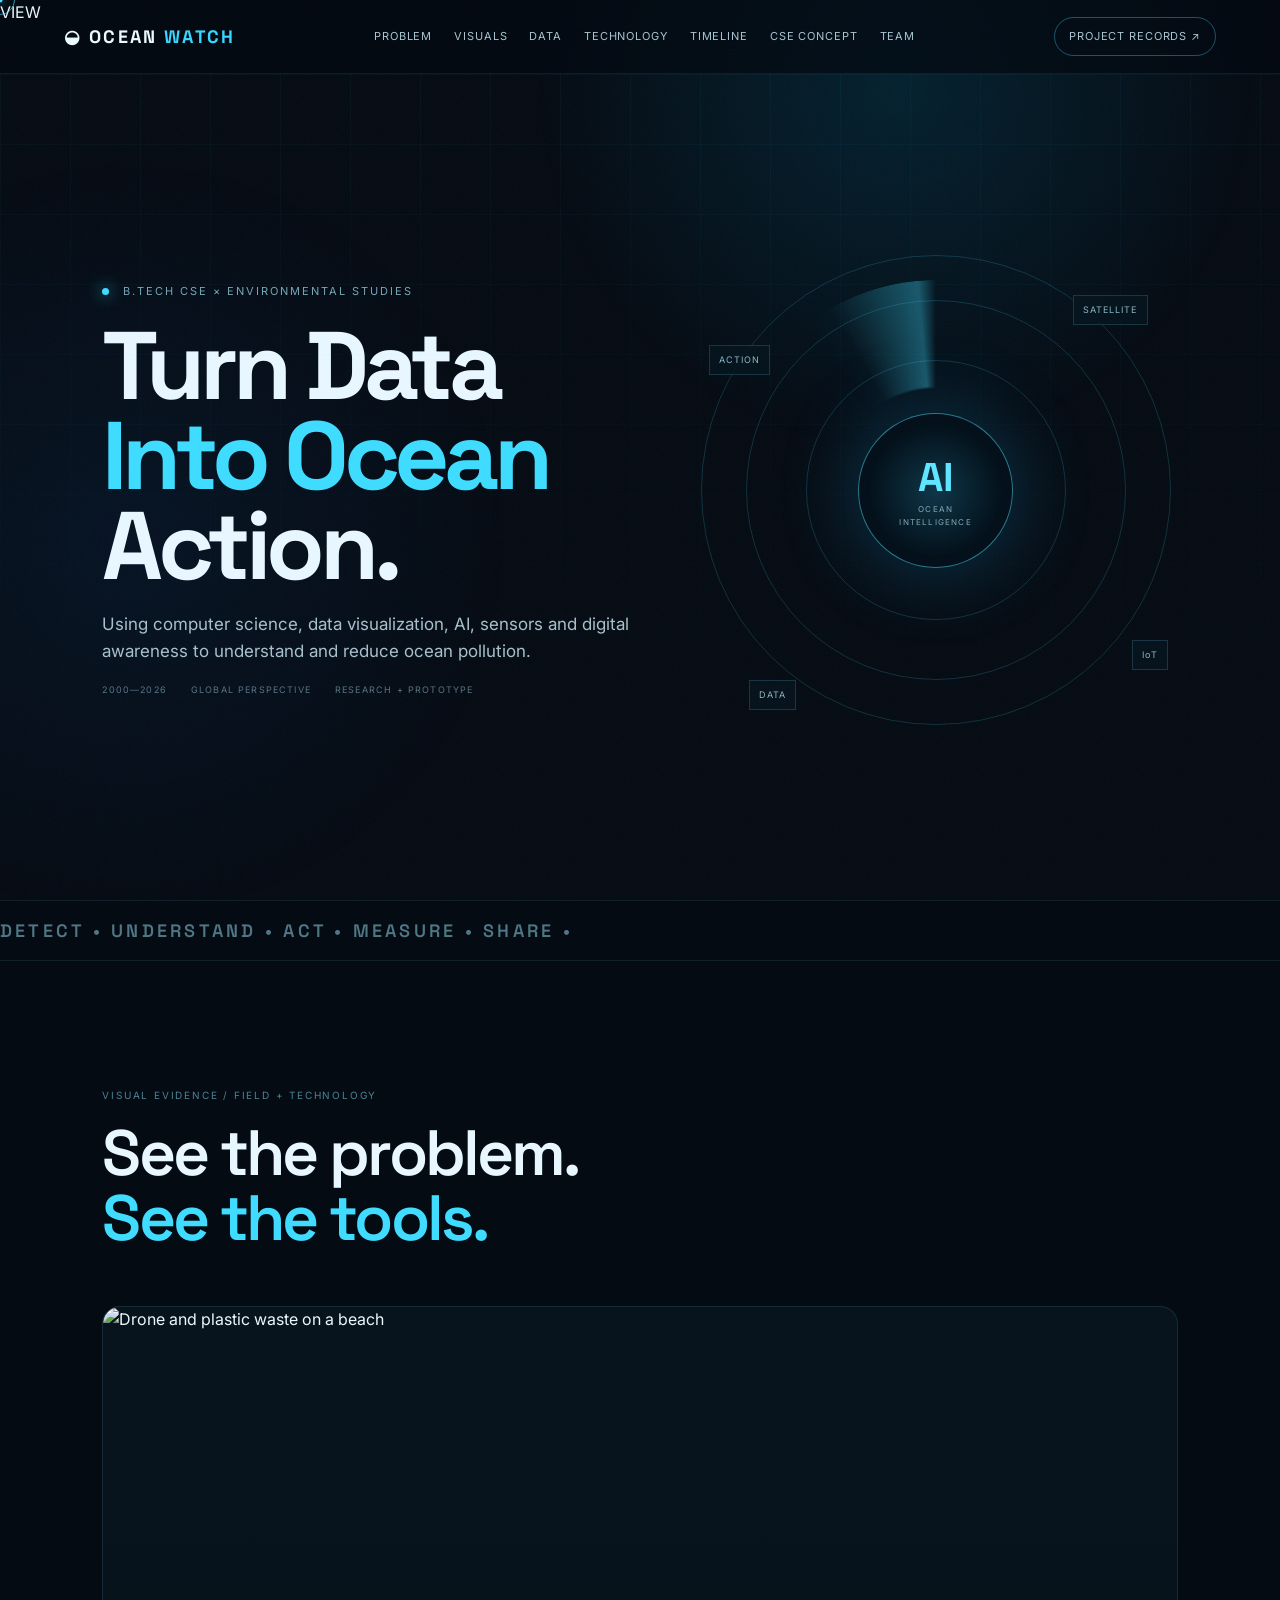
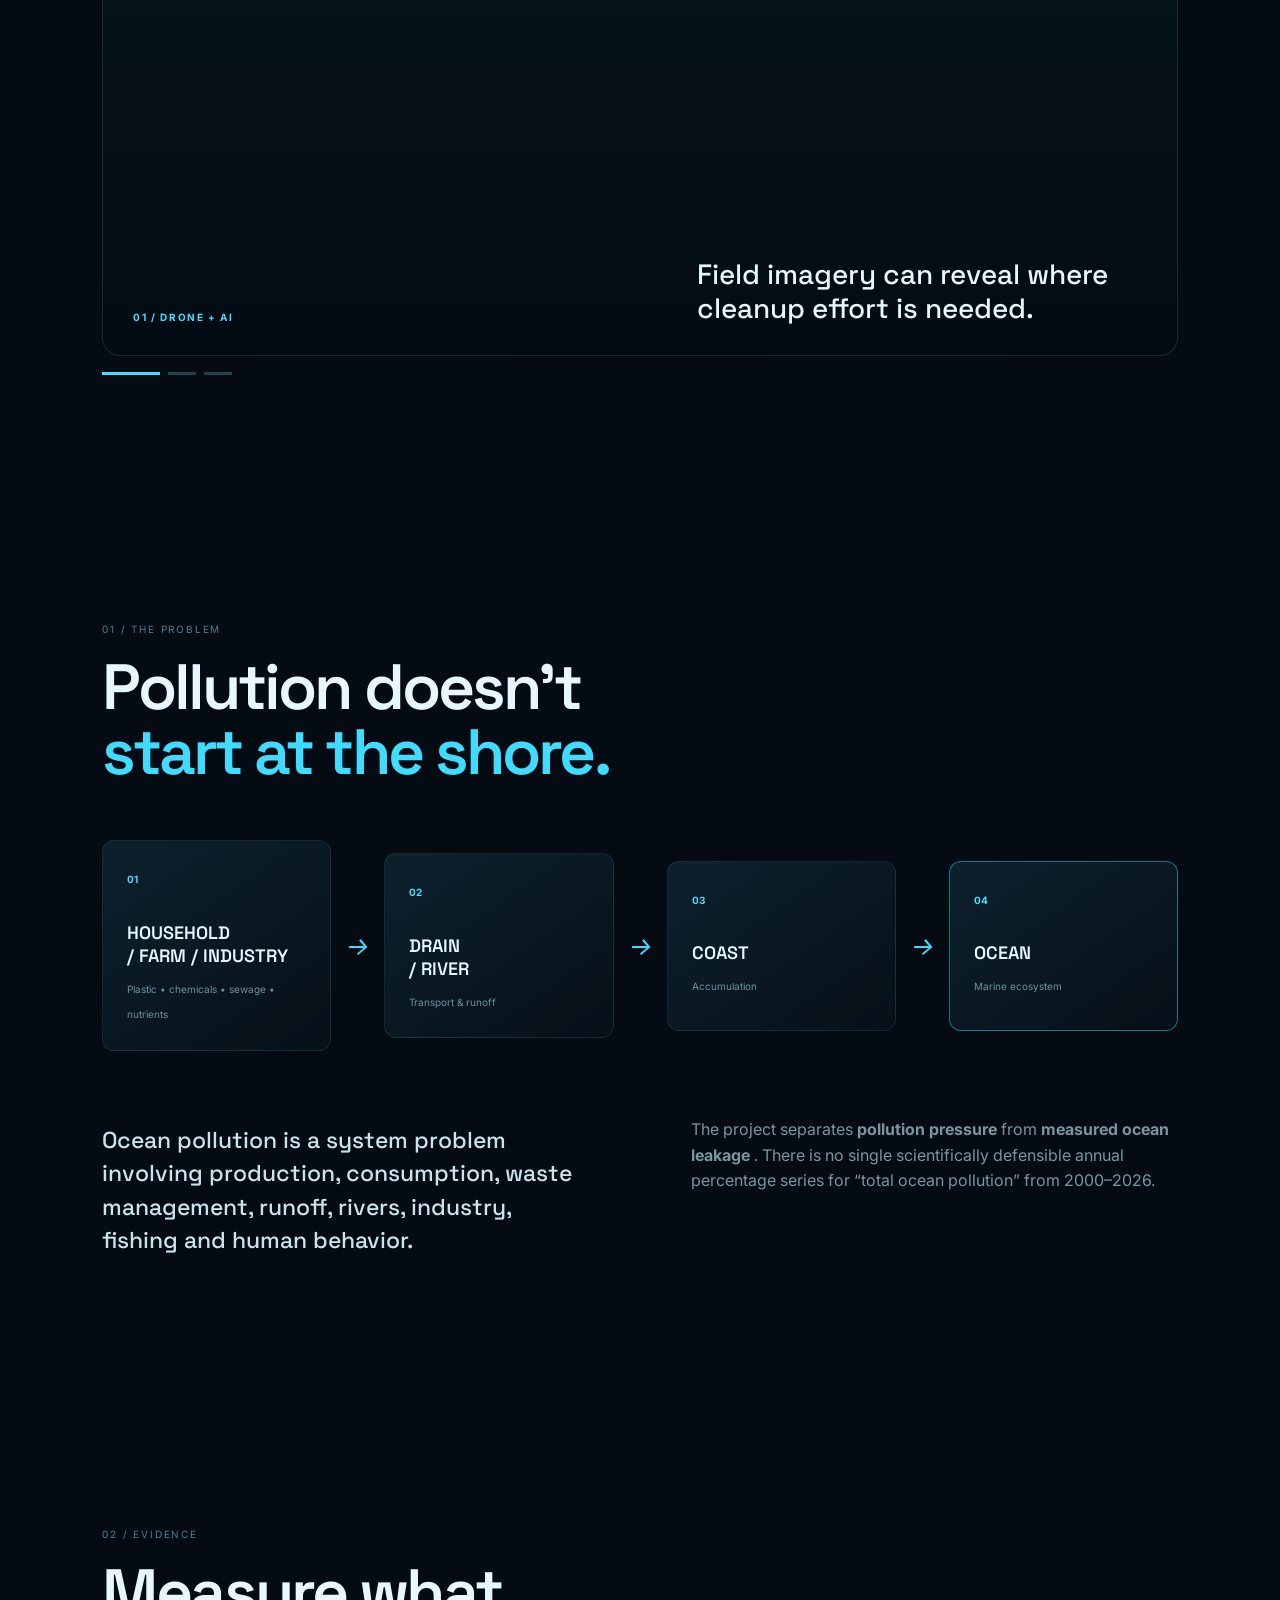
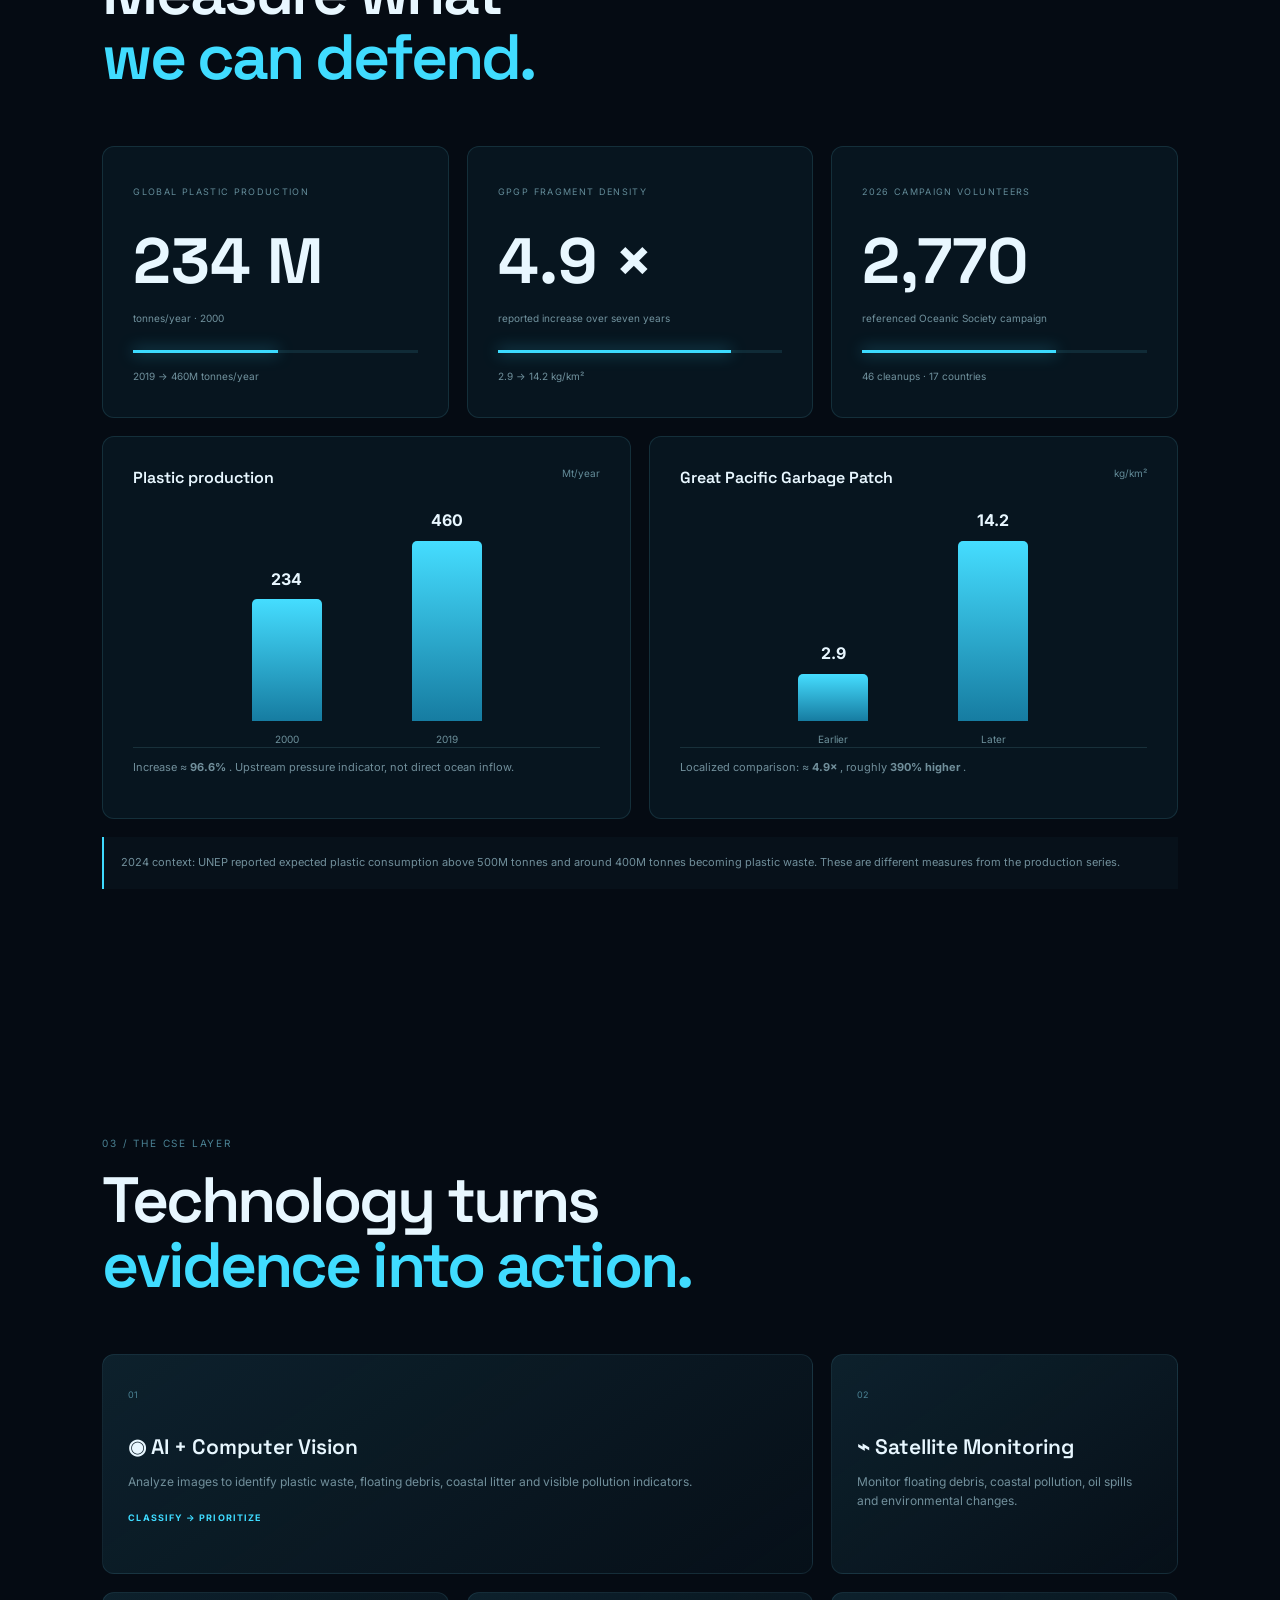
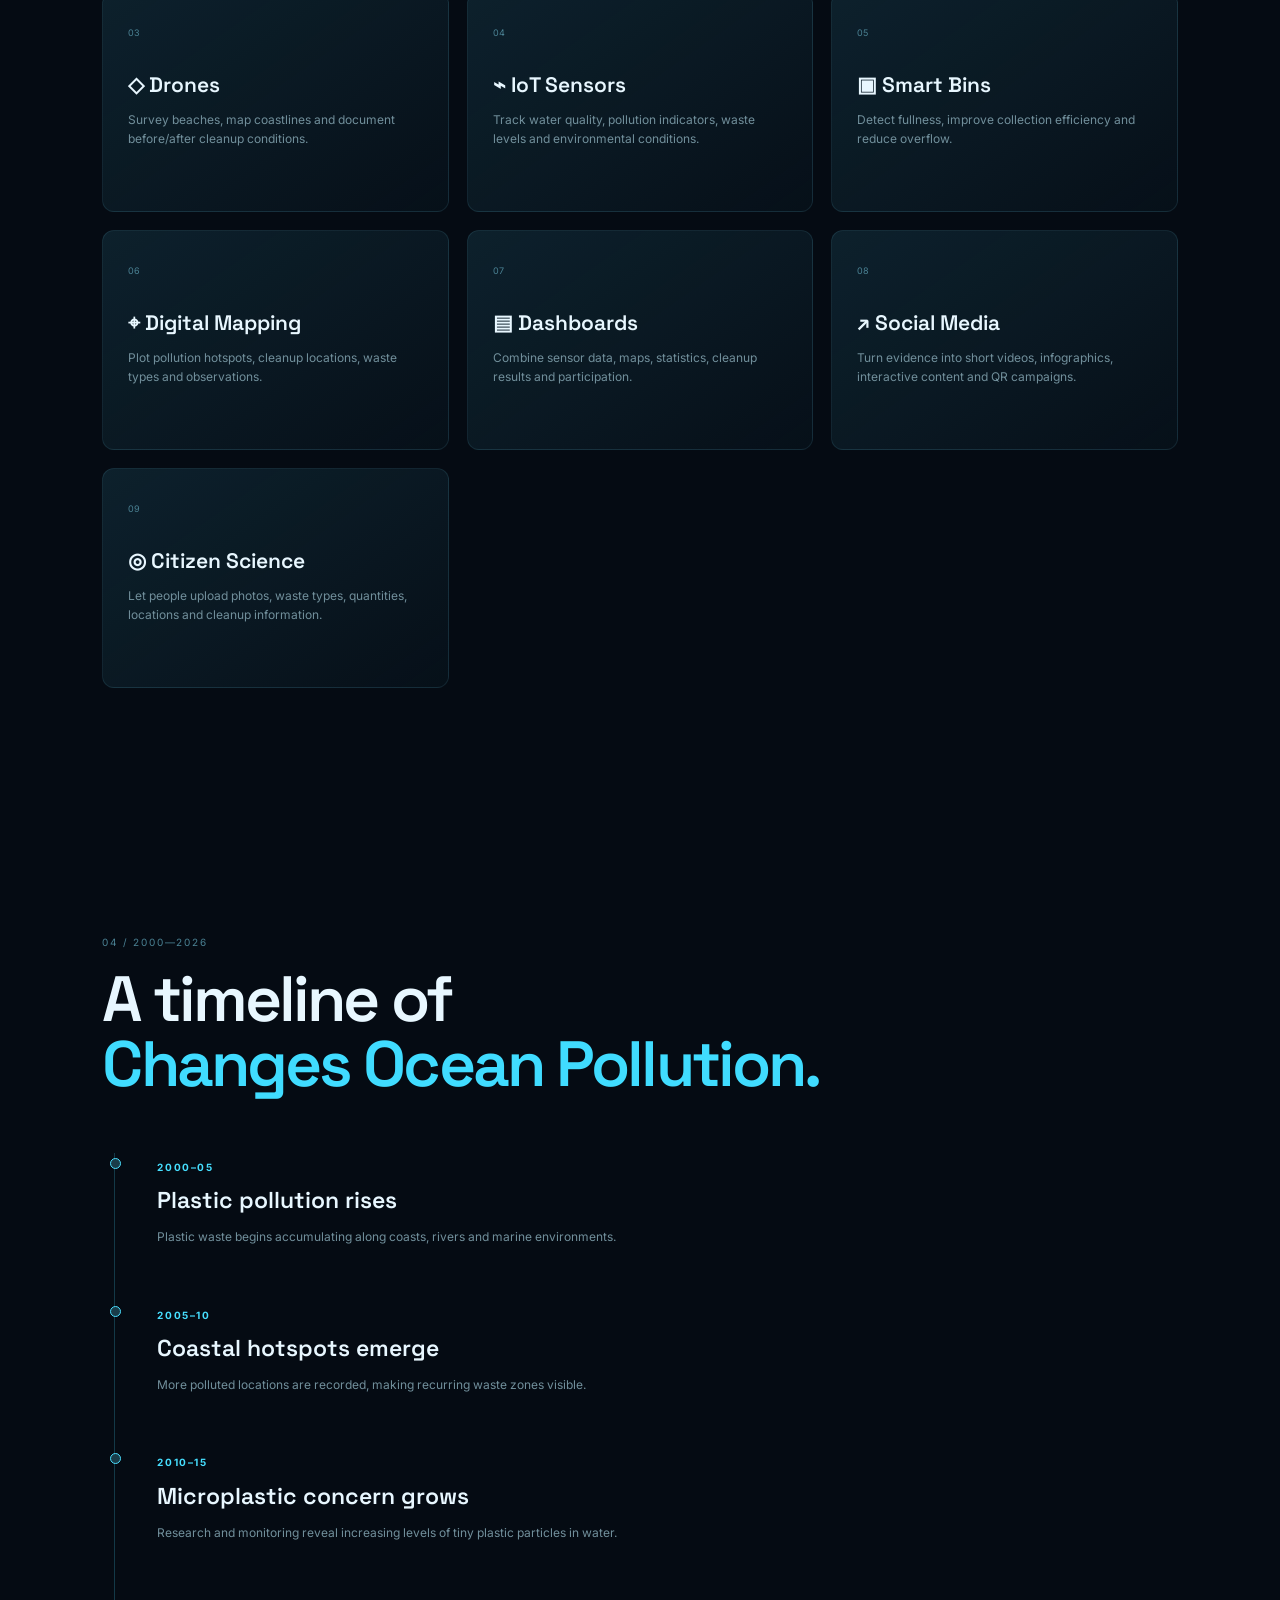
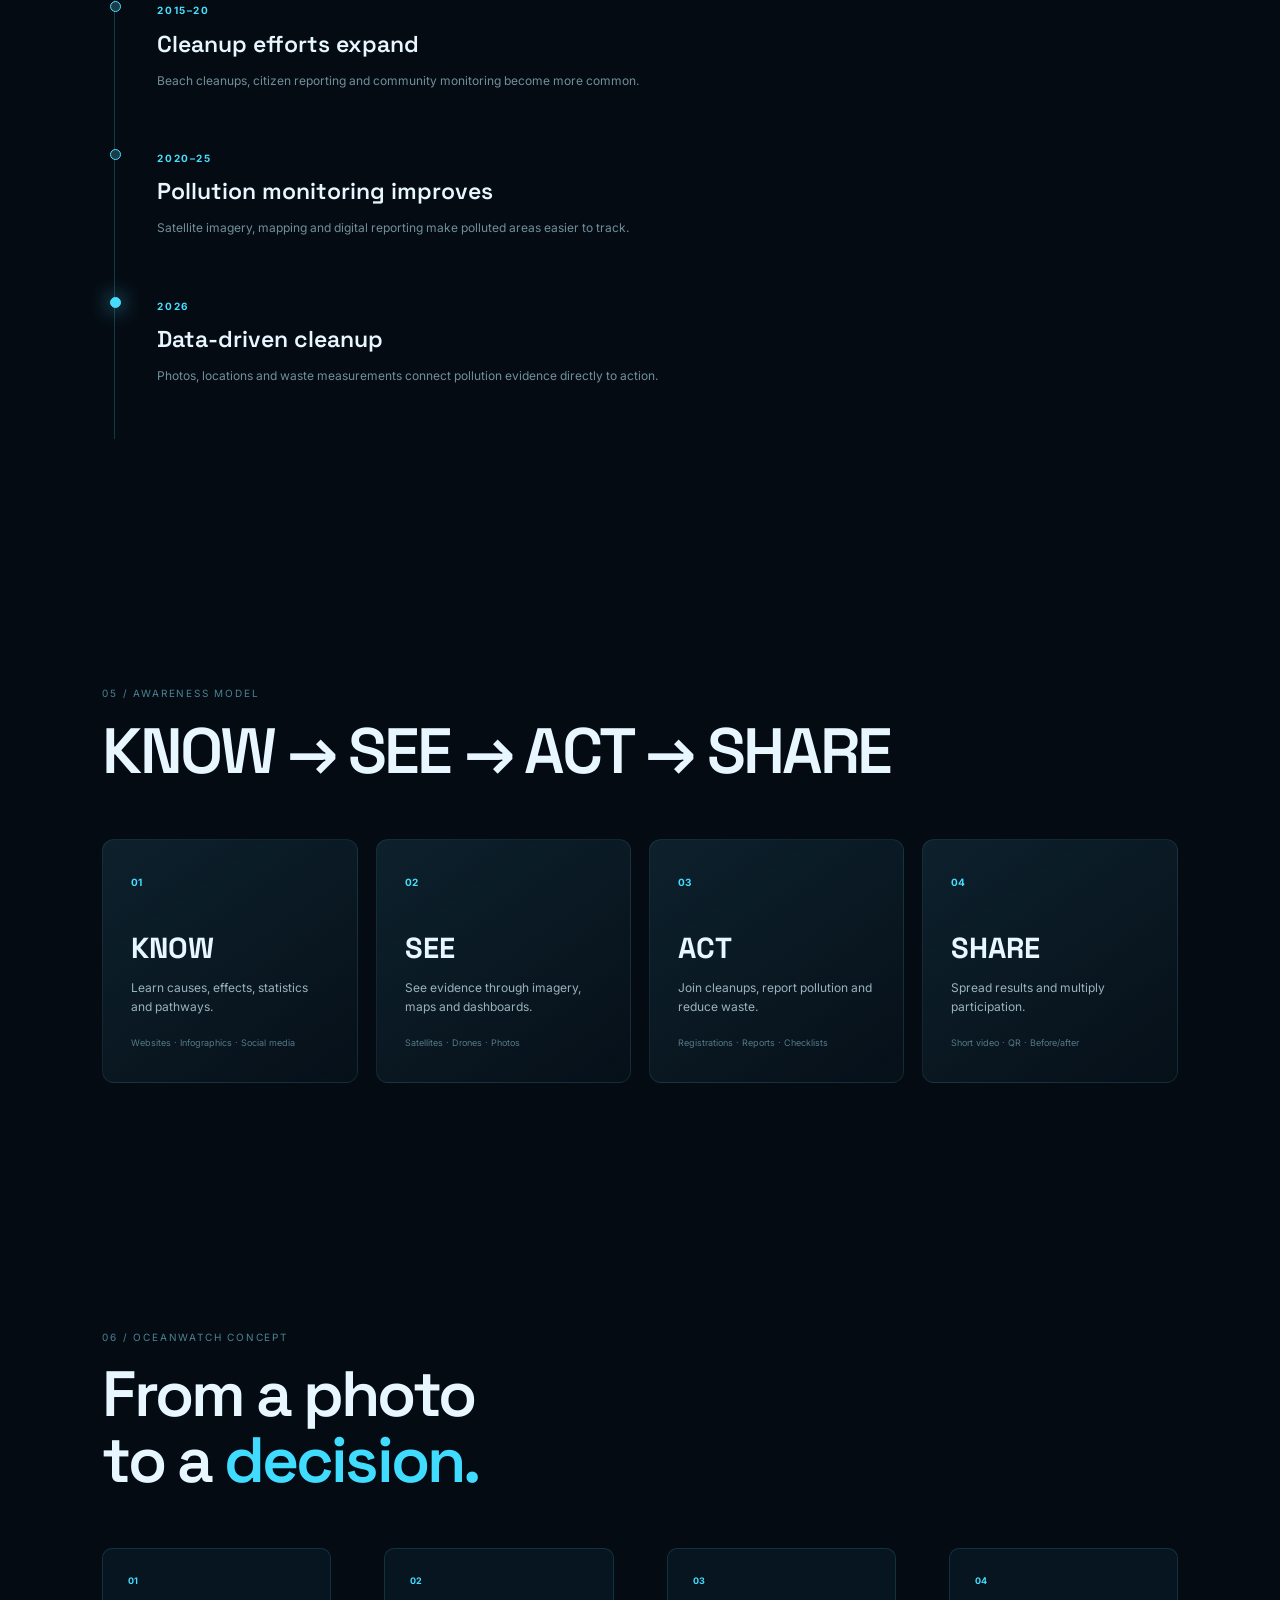
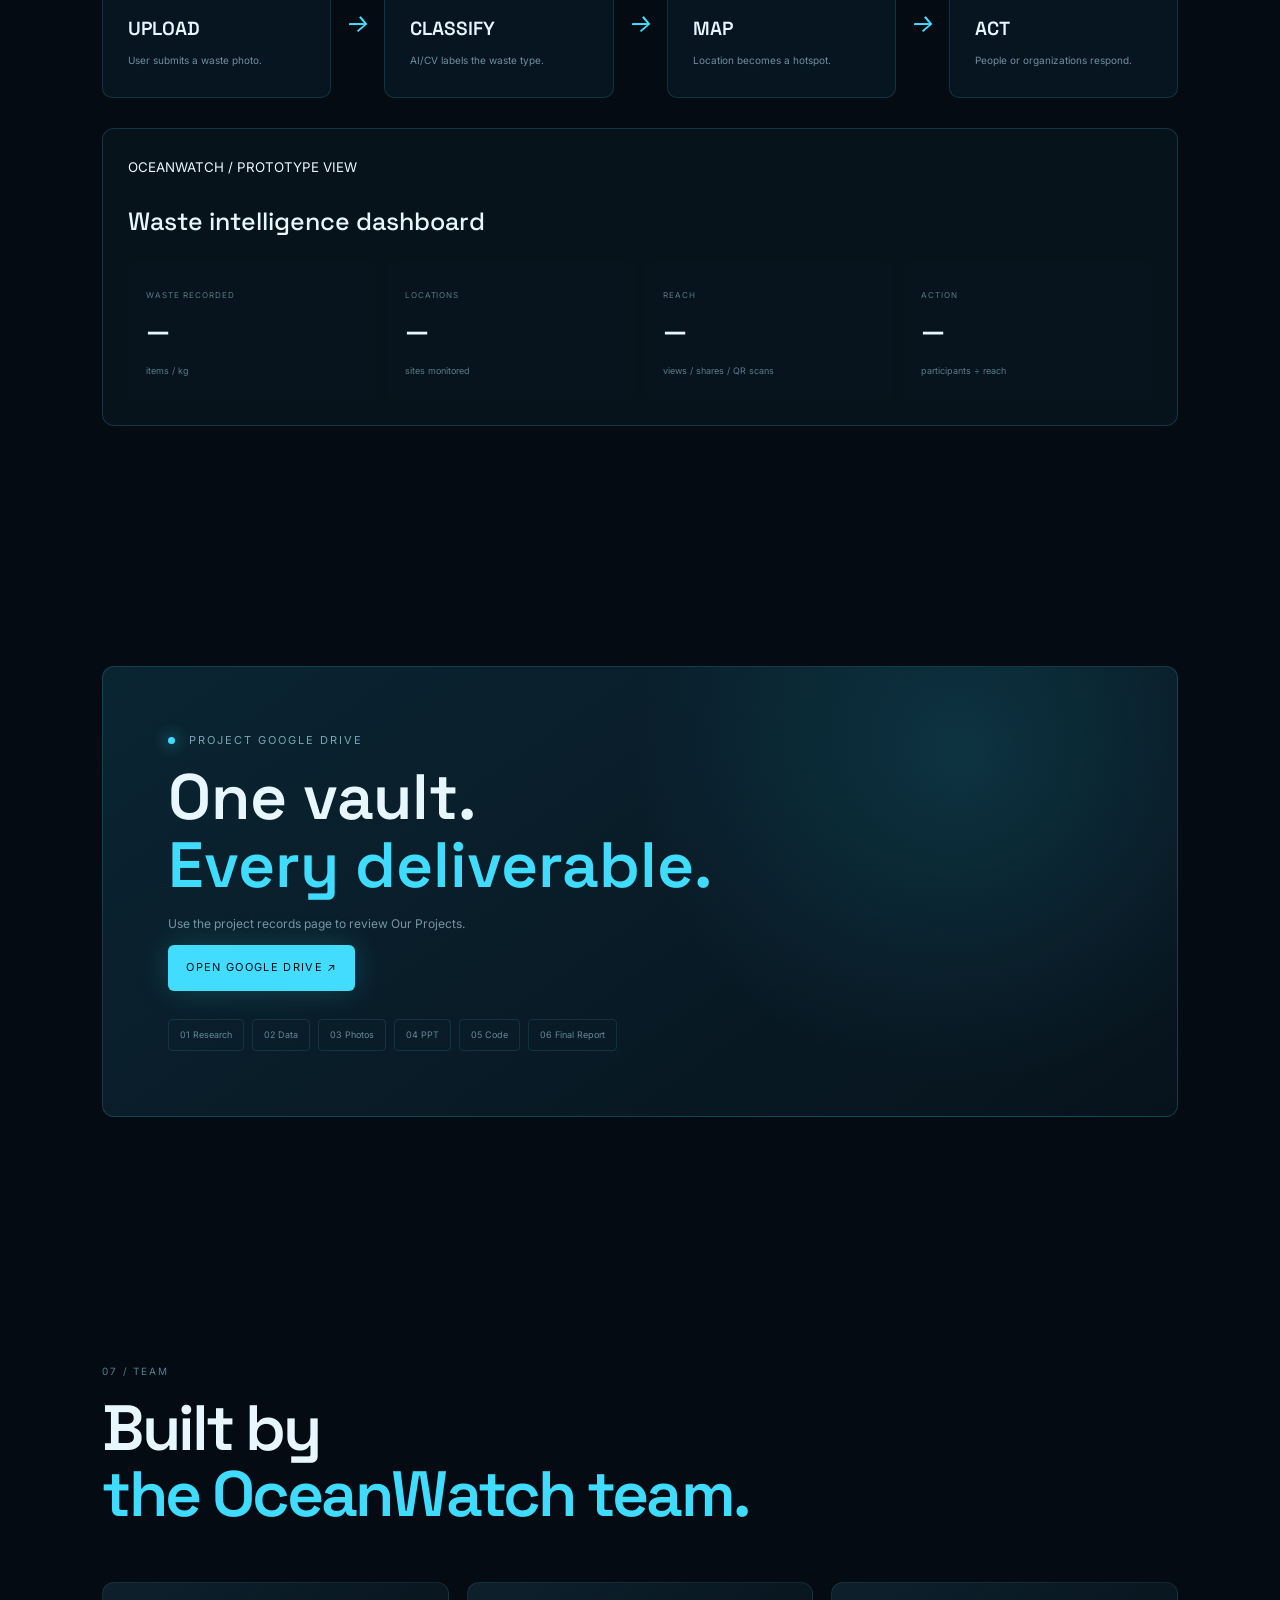
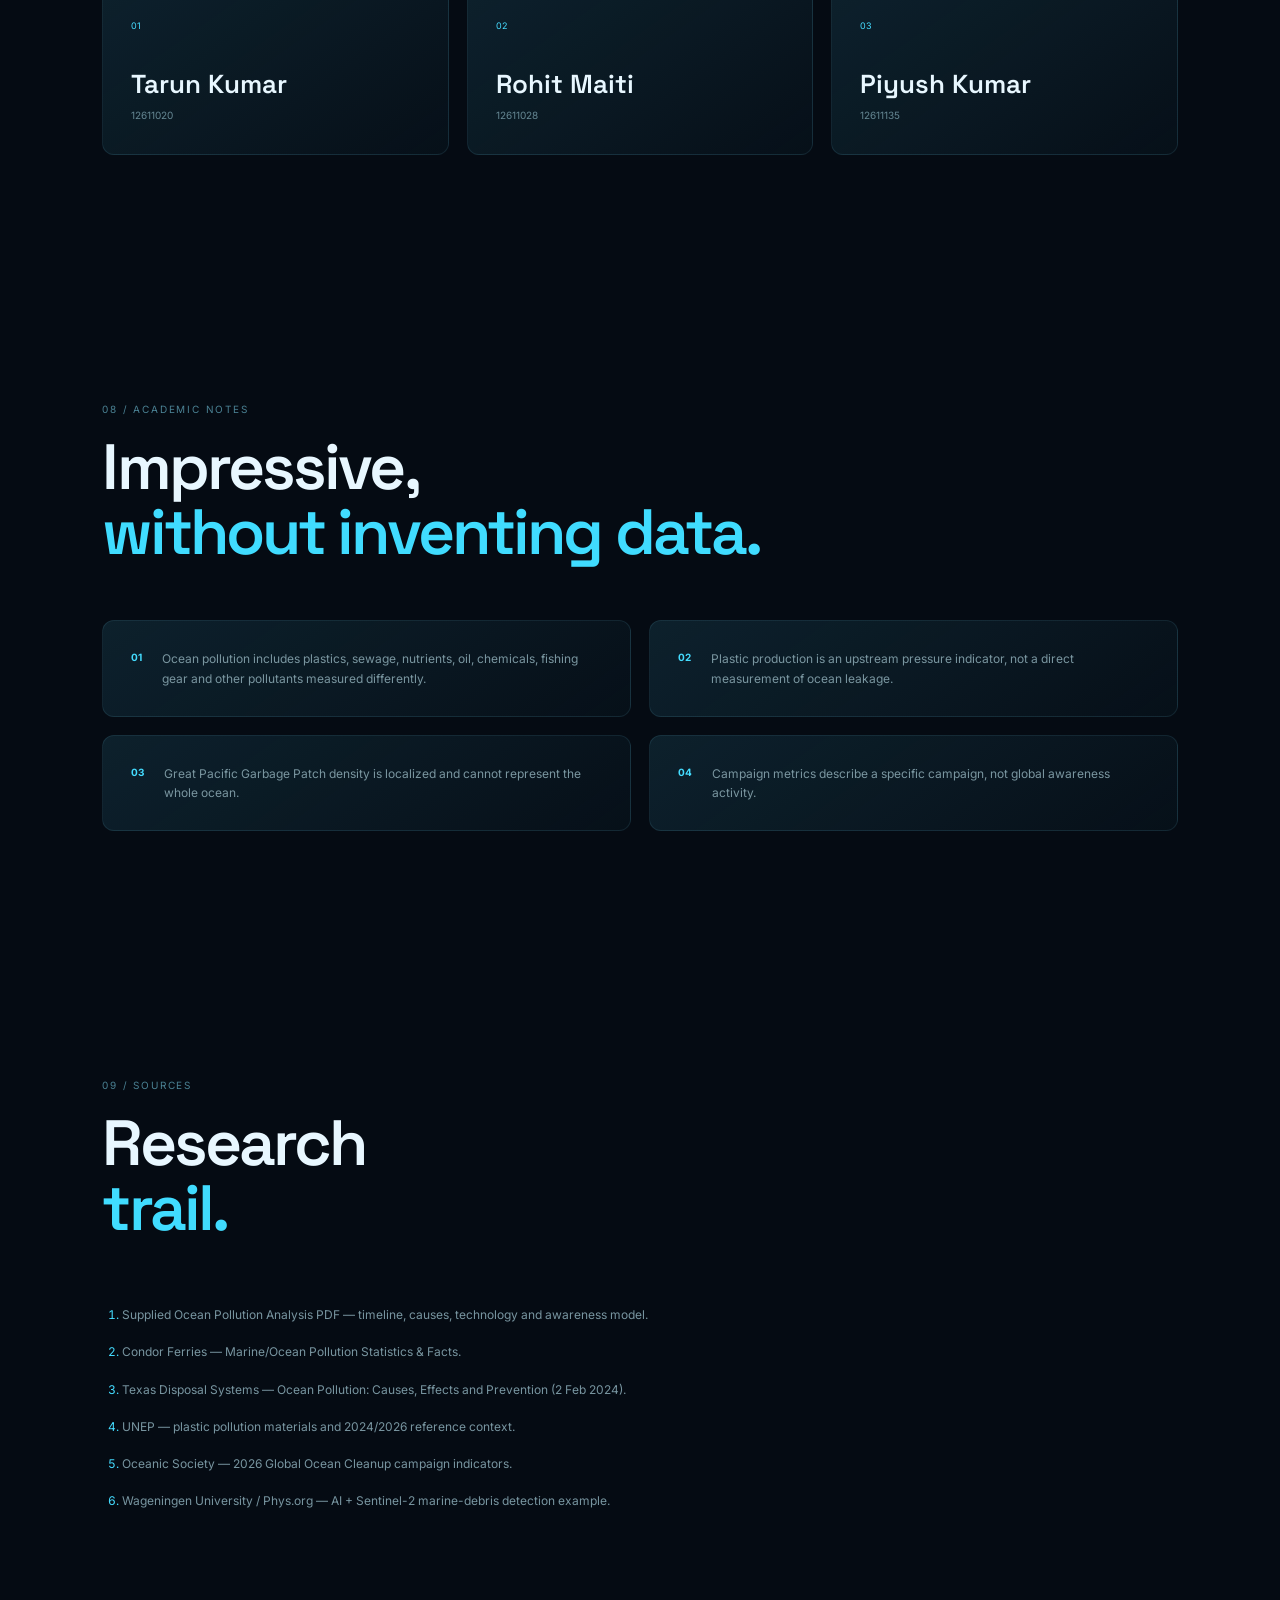
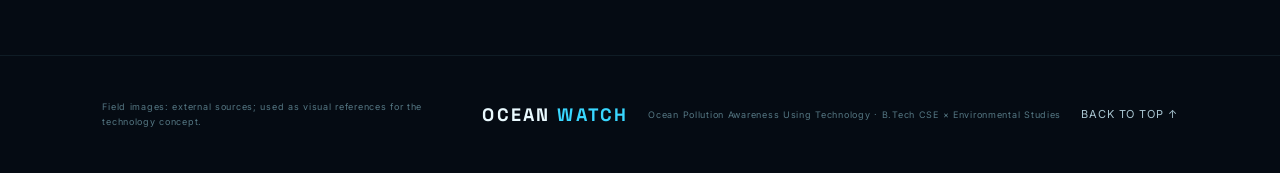
==== commit 47a6db25: "Update index.html" ====
--- a/index.html
+++ b/index.html
@@ -566,7 +566,7 @@
       A timeline of
       <br/>
       <em>
-       technology + awareness.
+       Changes Ocean Pollution.
       </em>
      </h2>
     </div>
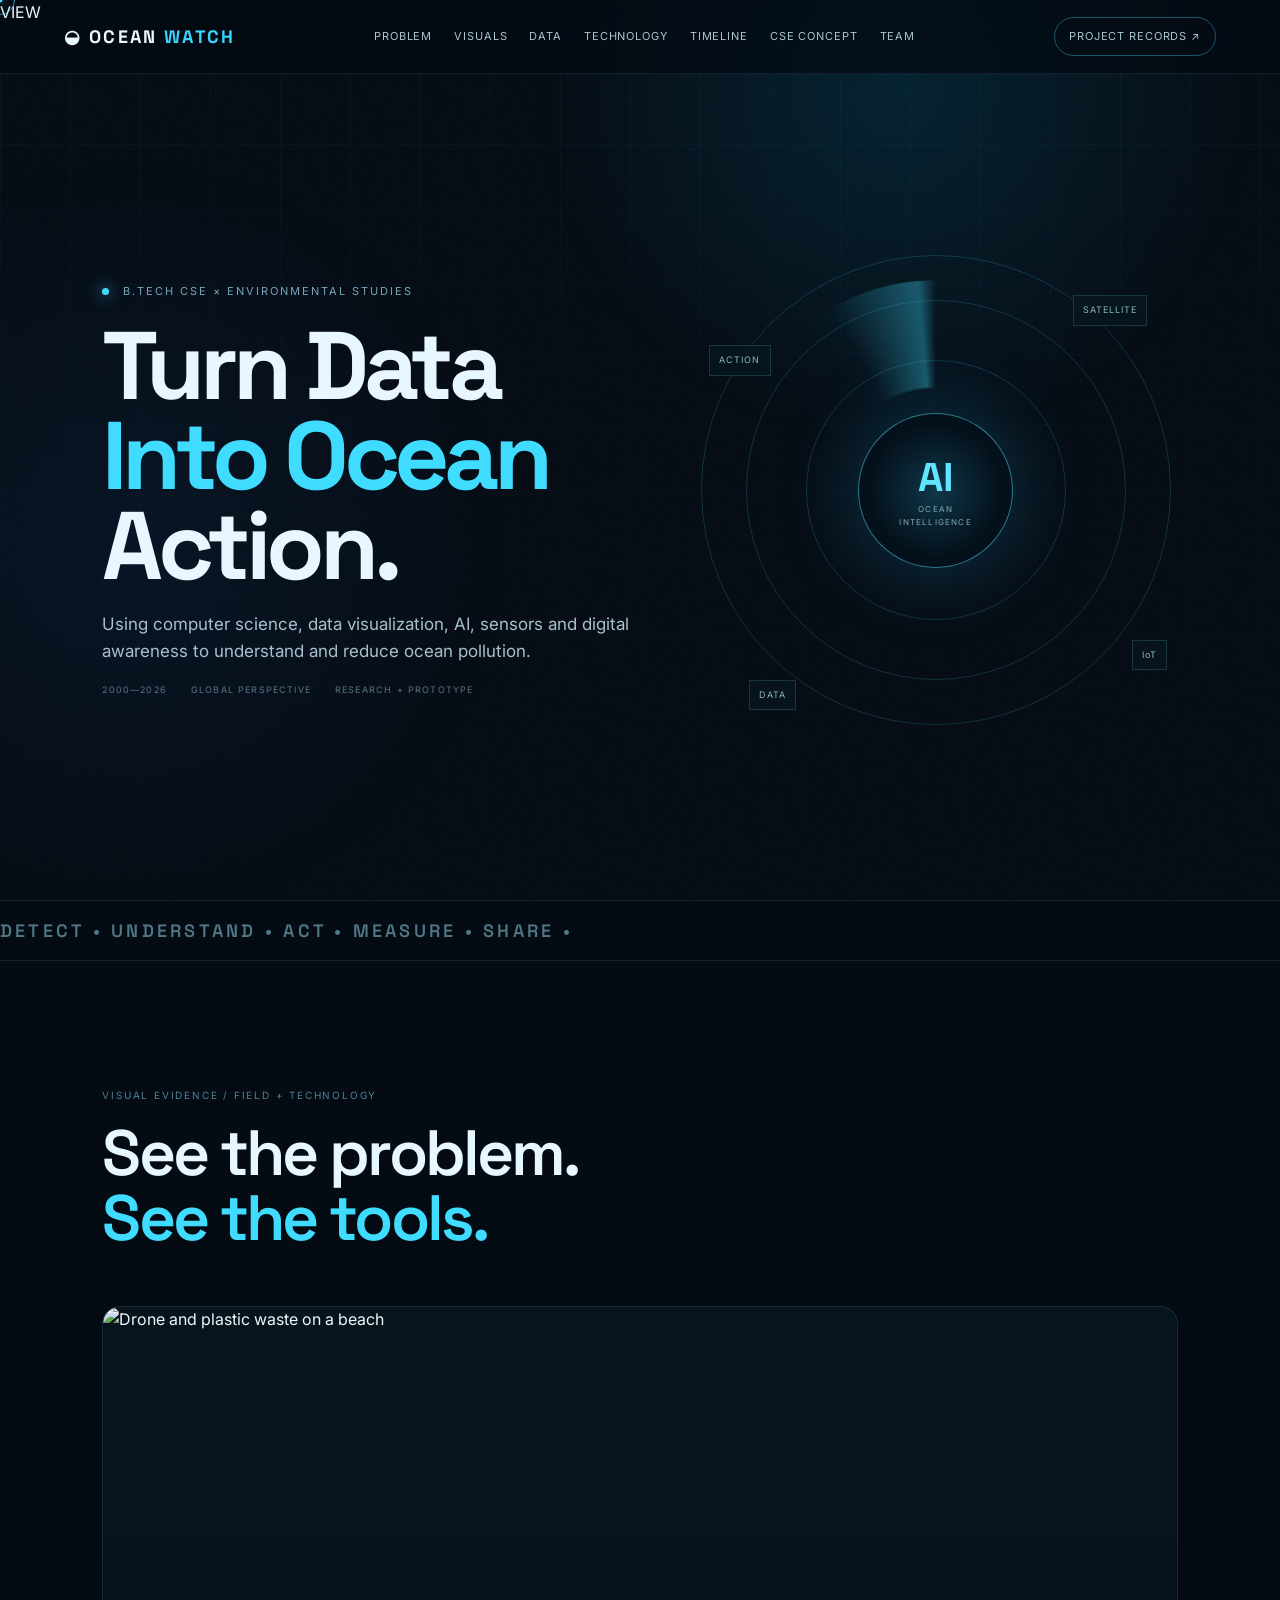
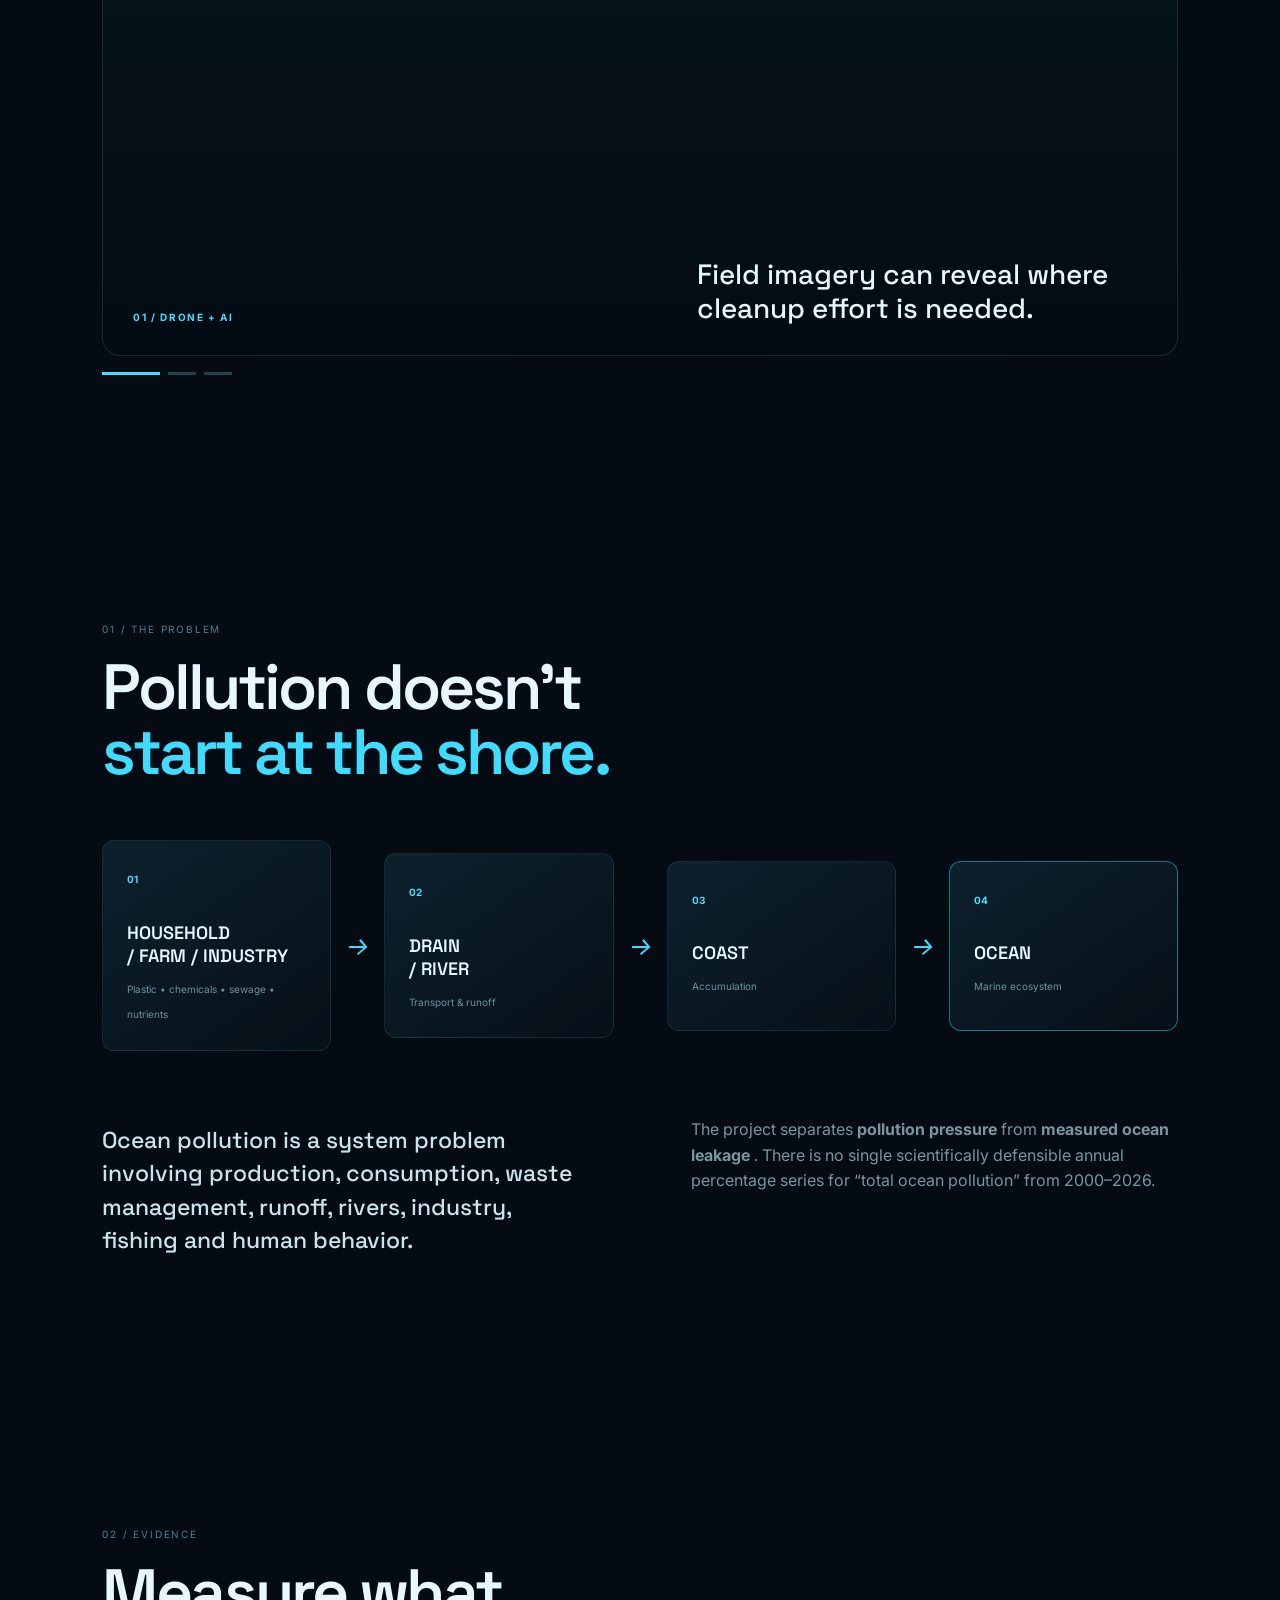
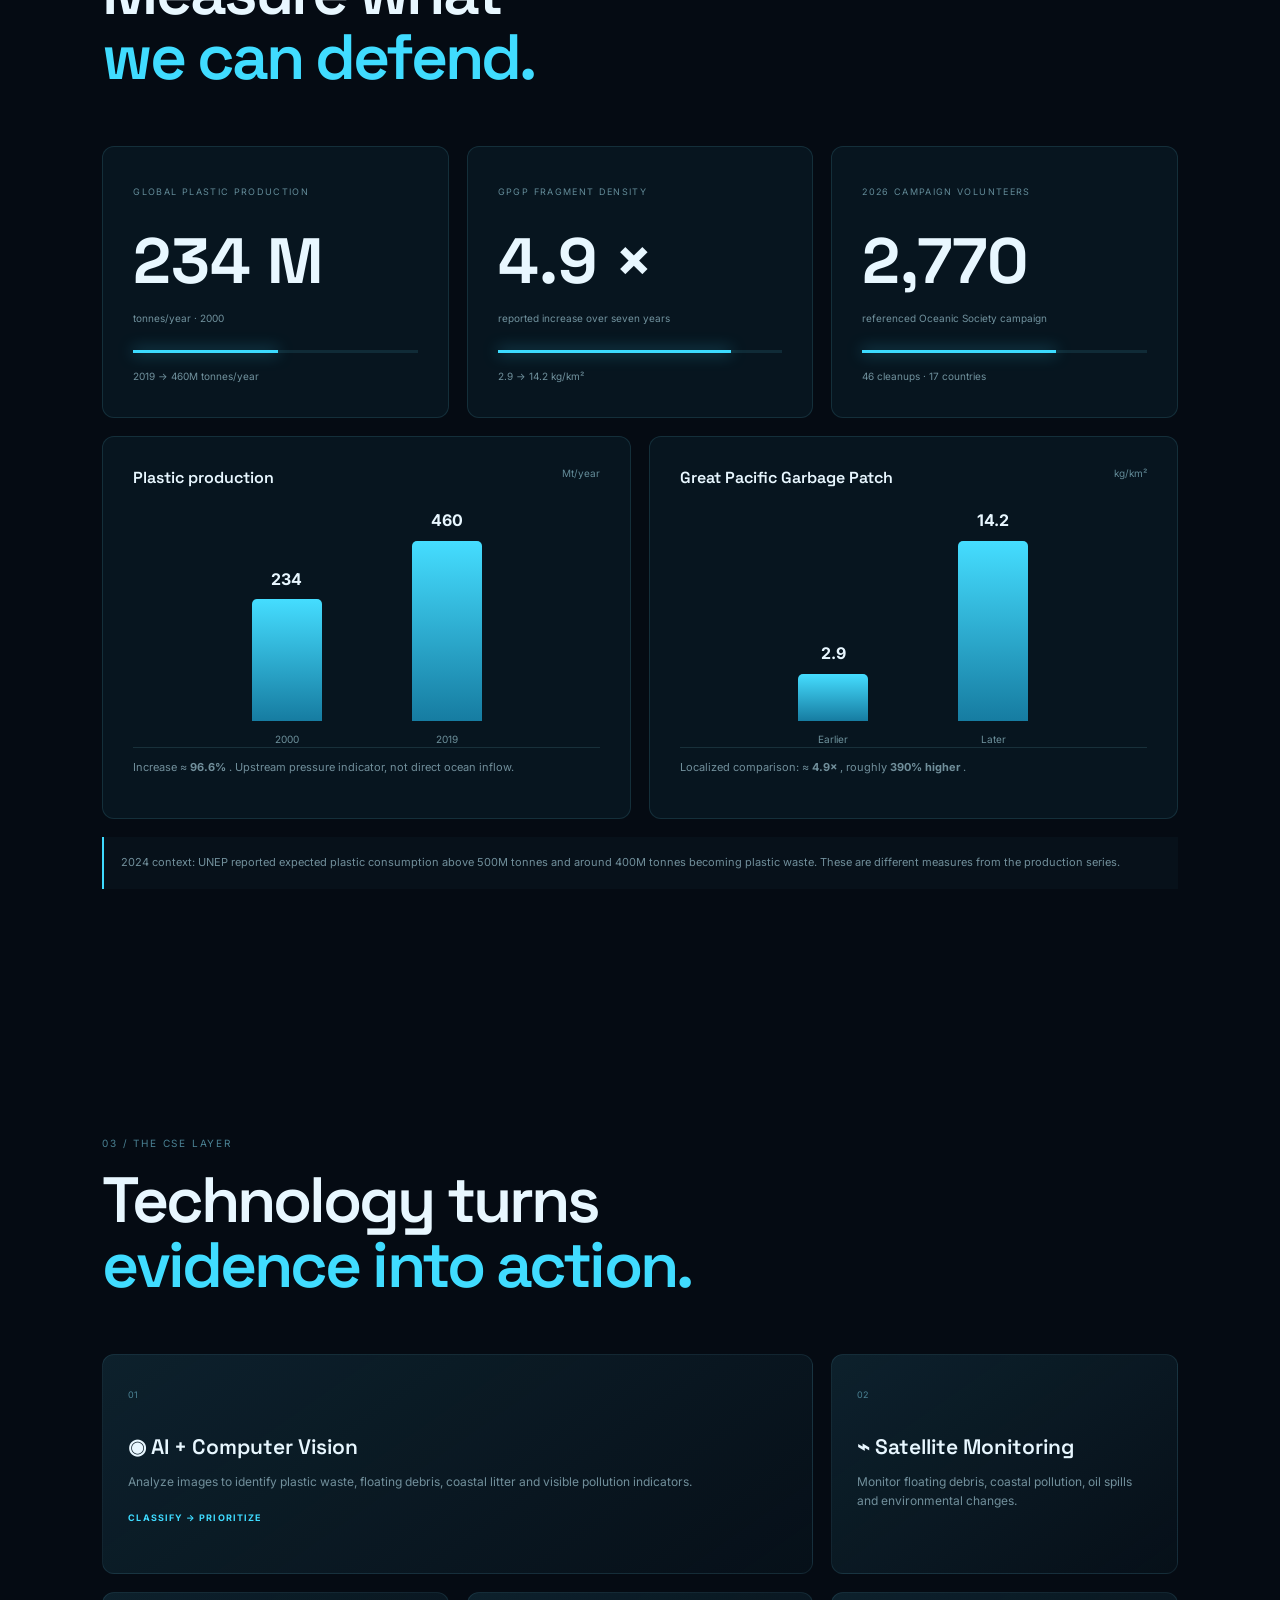
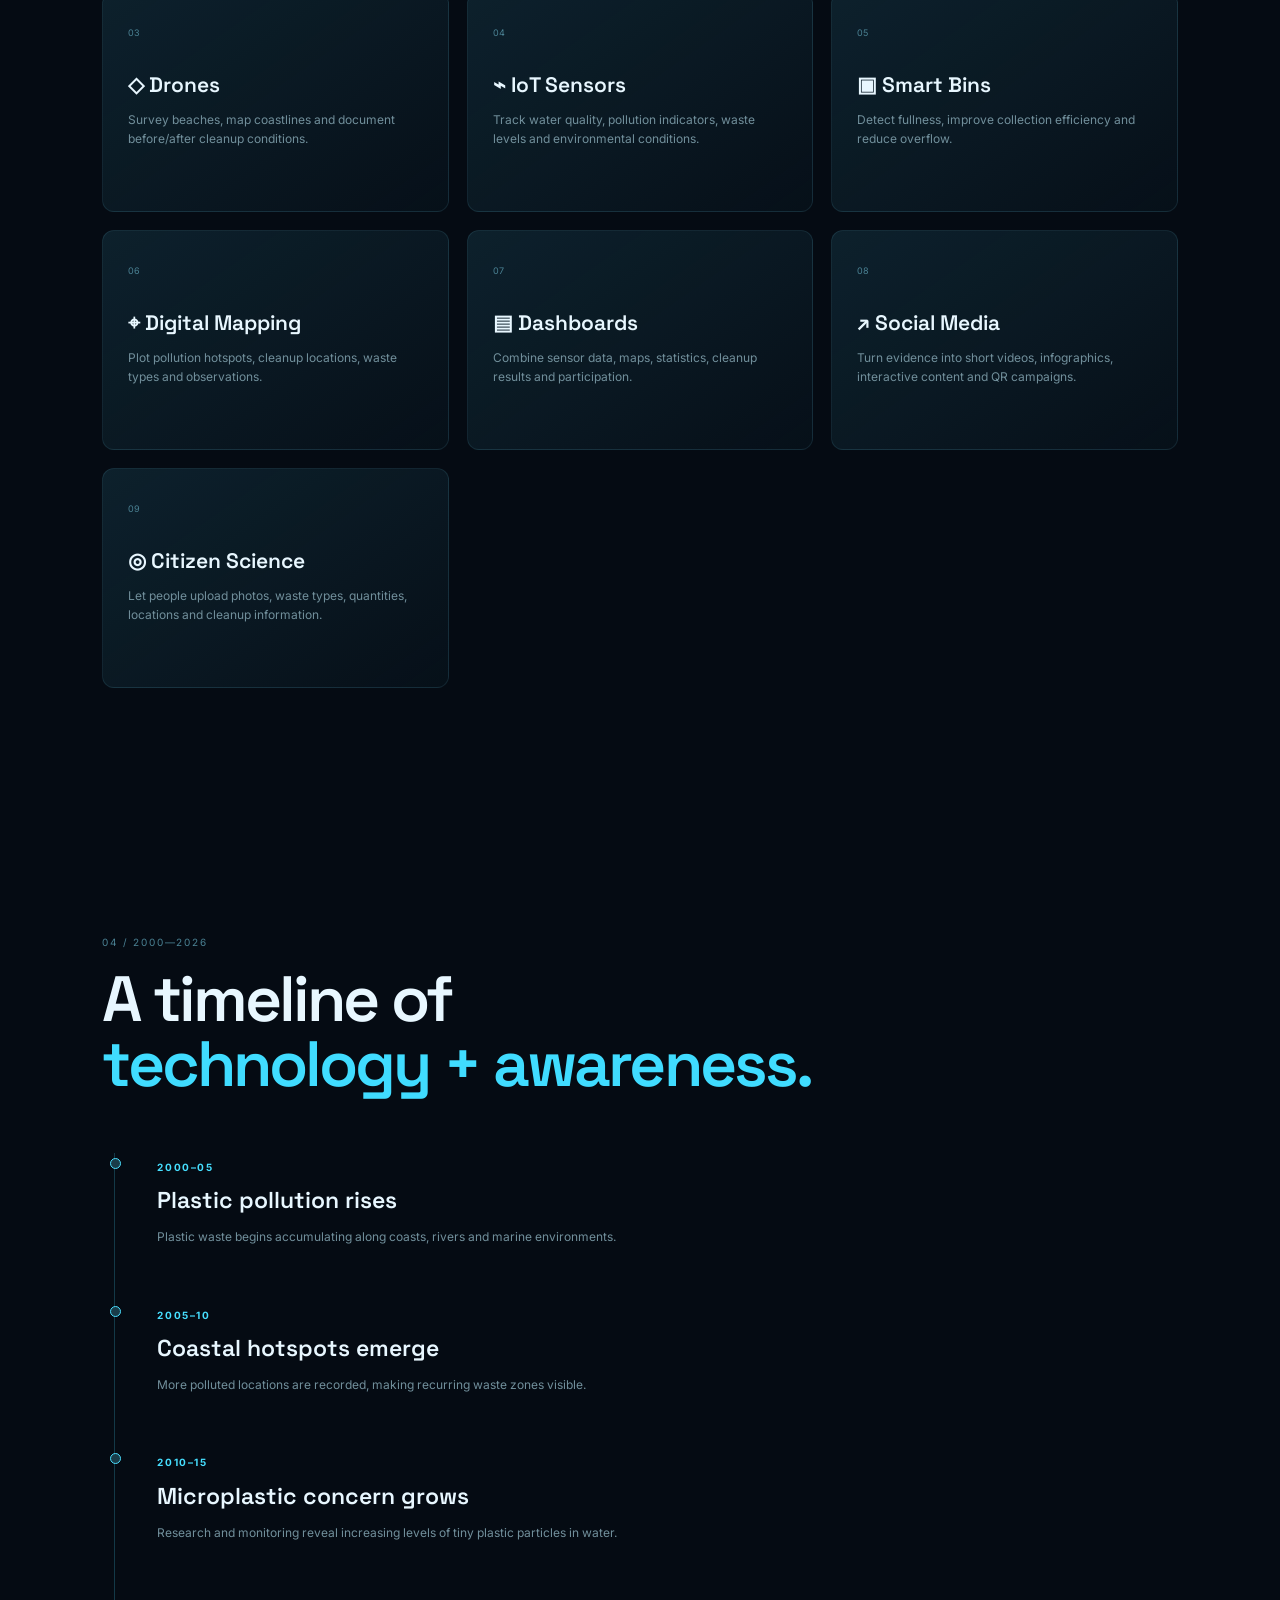
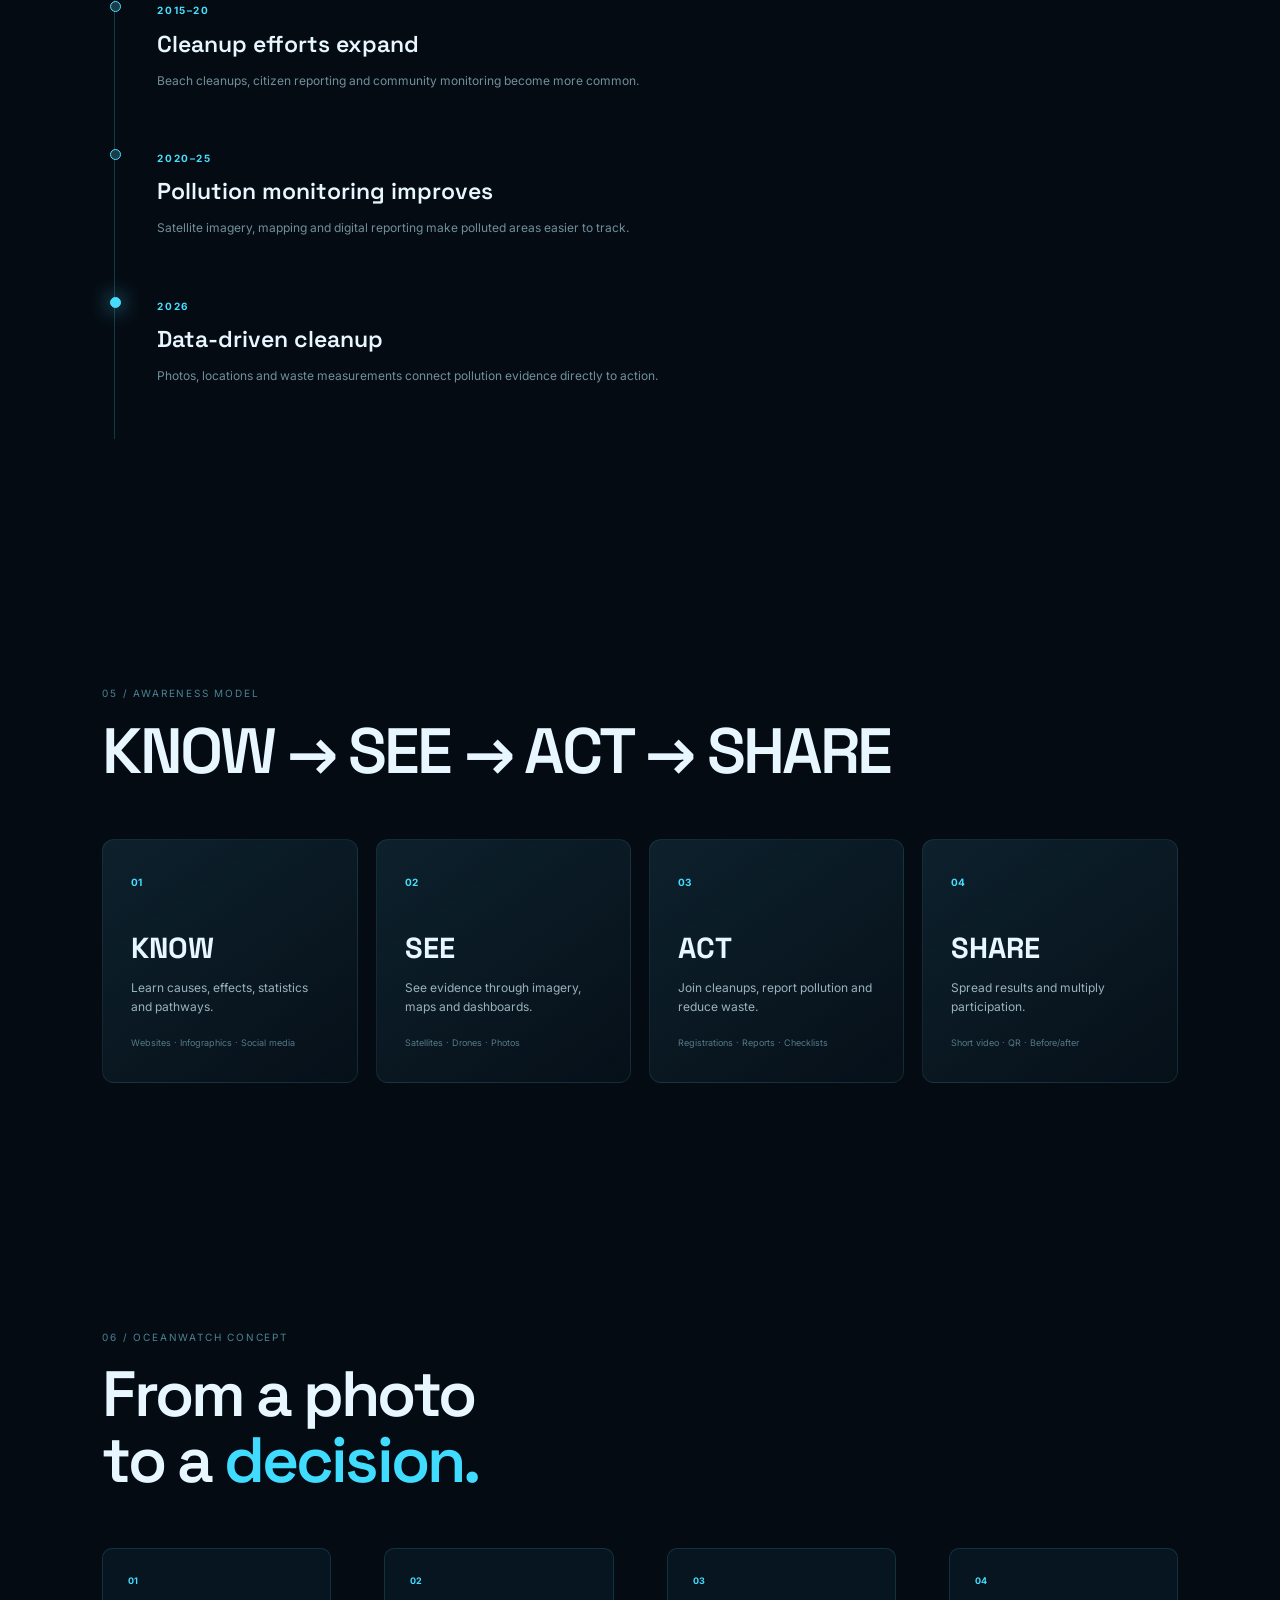
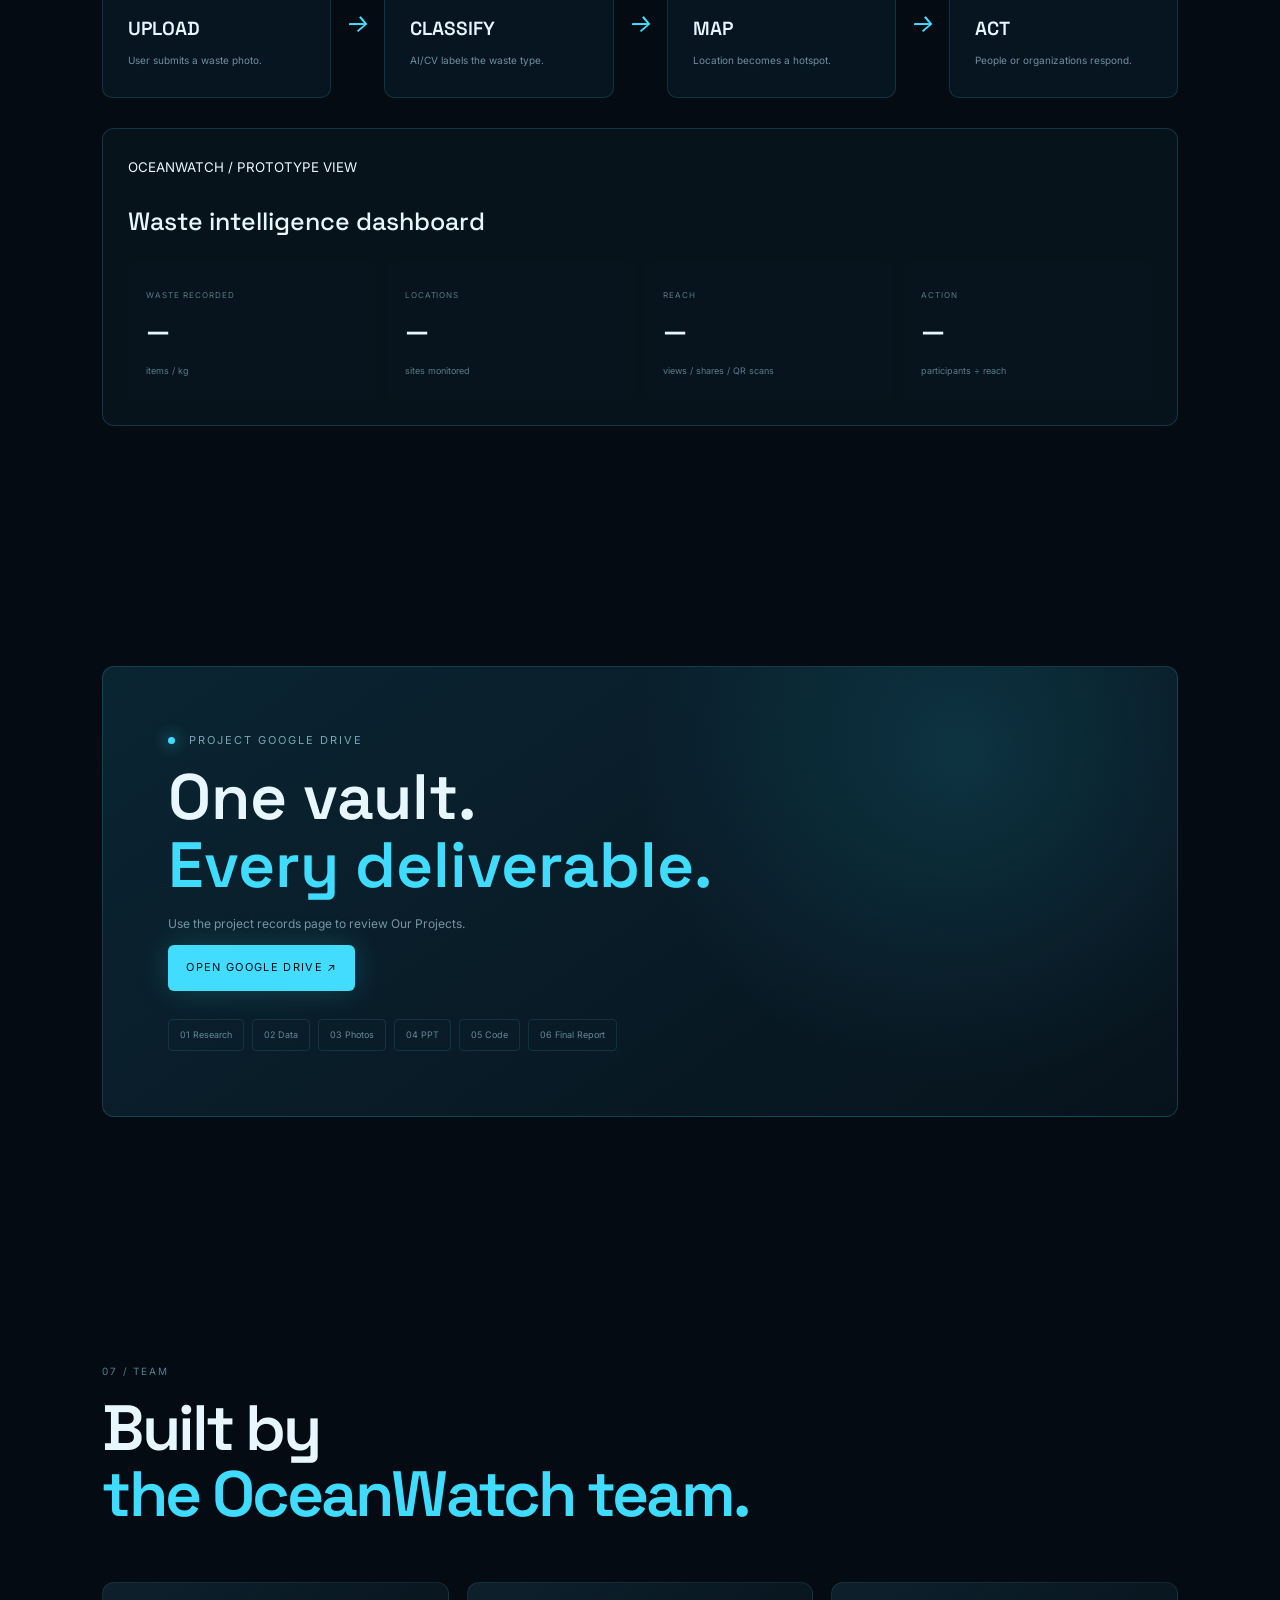
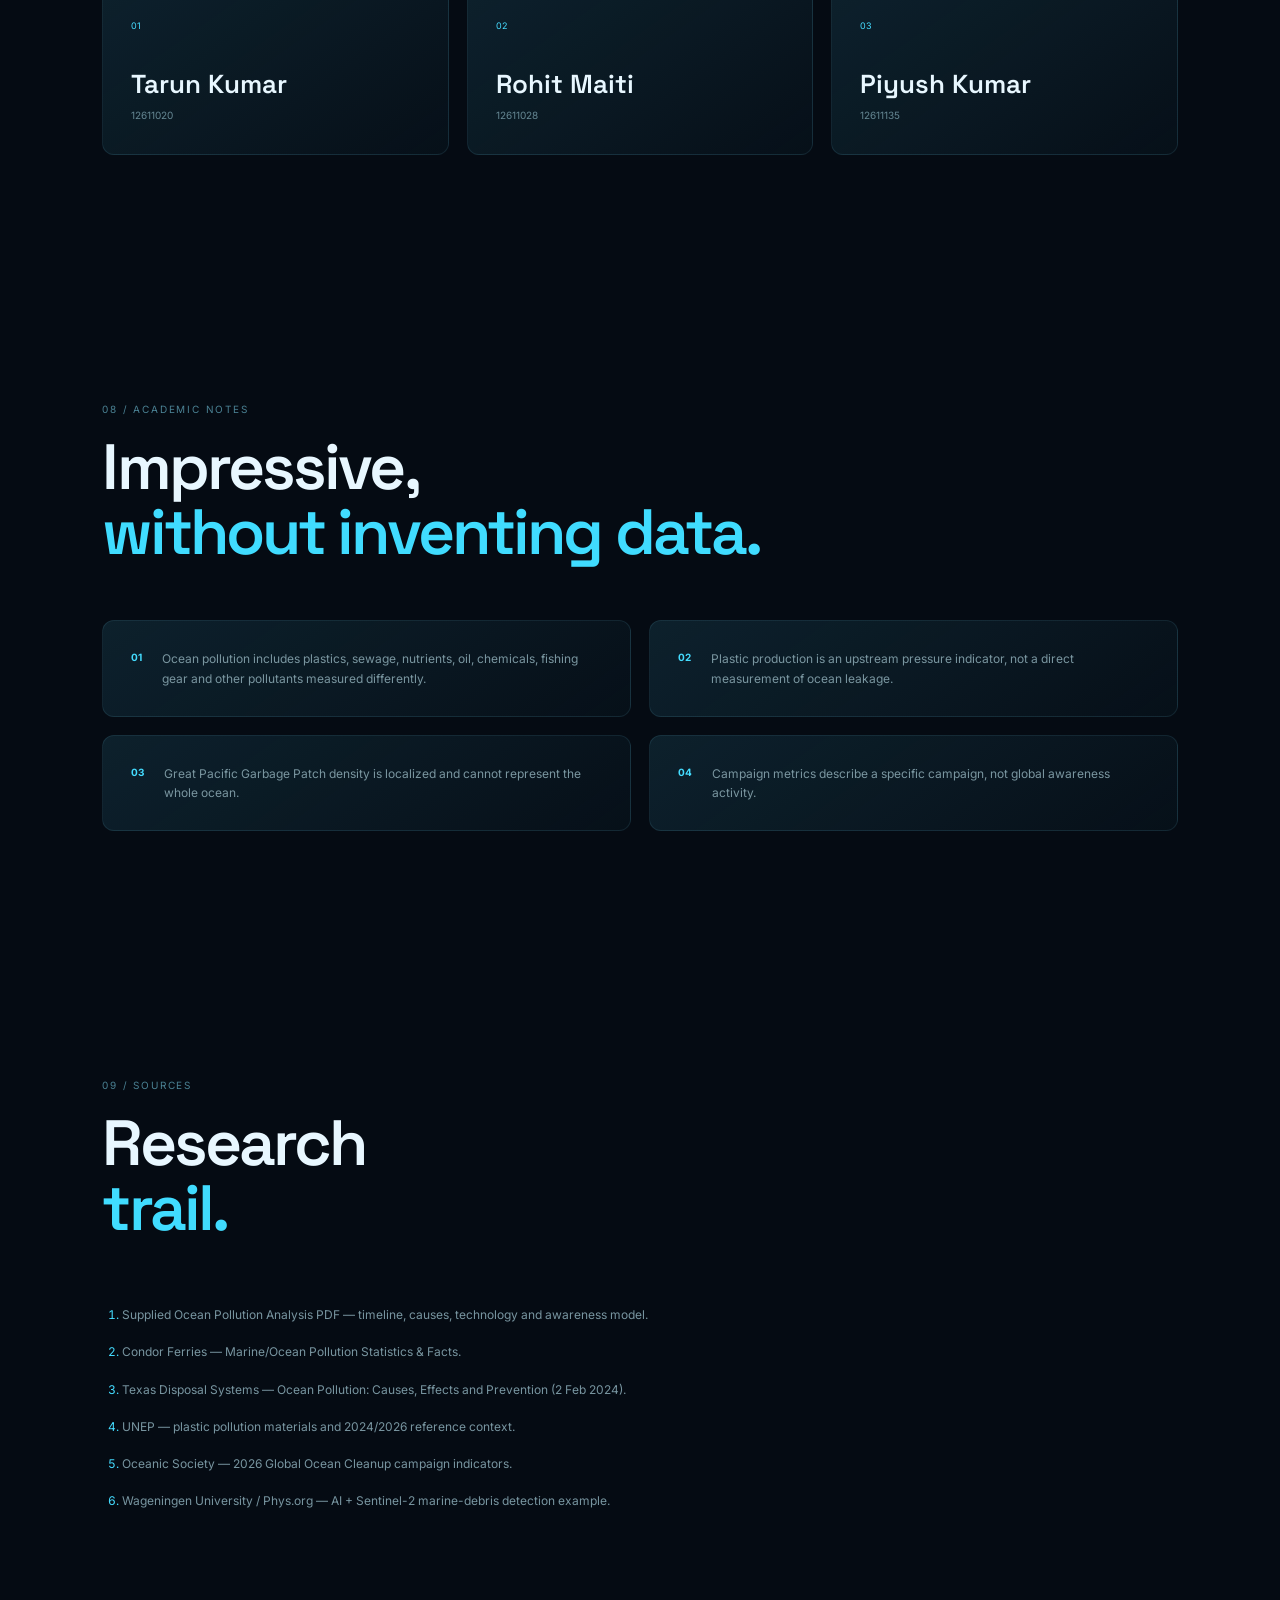
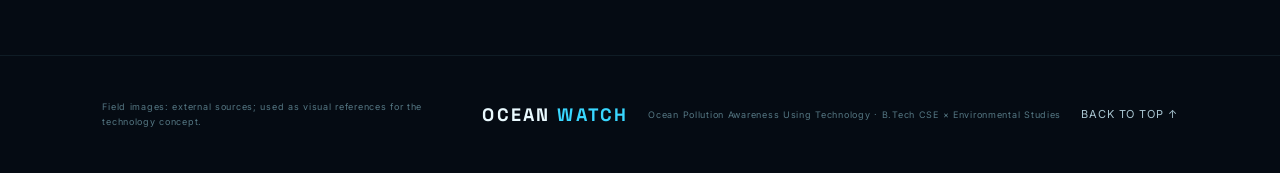
==== commit e13bf110: "Add files via upload" ====
--- a/index.html
+++ b/index.html
@@ -566,7 +566,7 @@
       A timeline of
       <br/>
       <em>
-       Changes Ocean Pollution.
+       technology + awareness.
       </em>
      </h2>
     </div>
